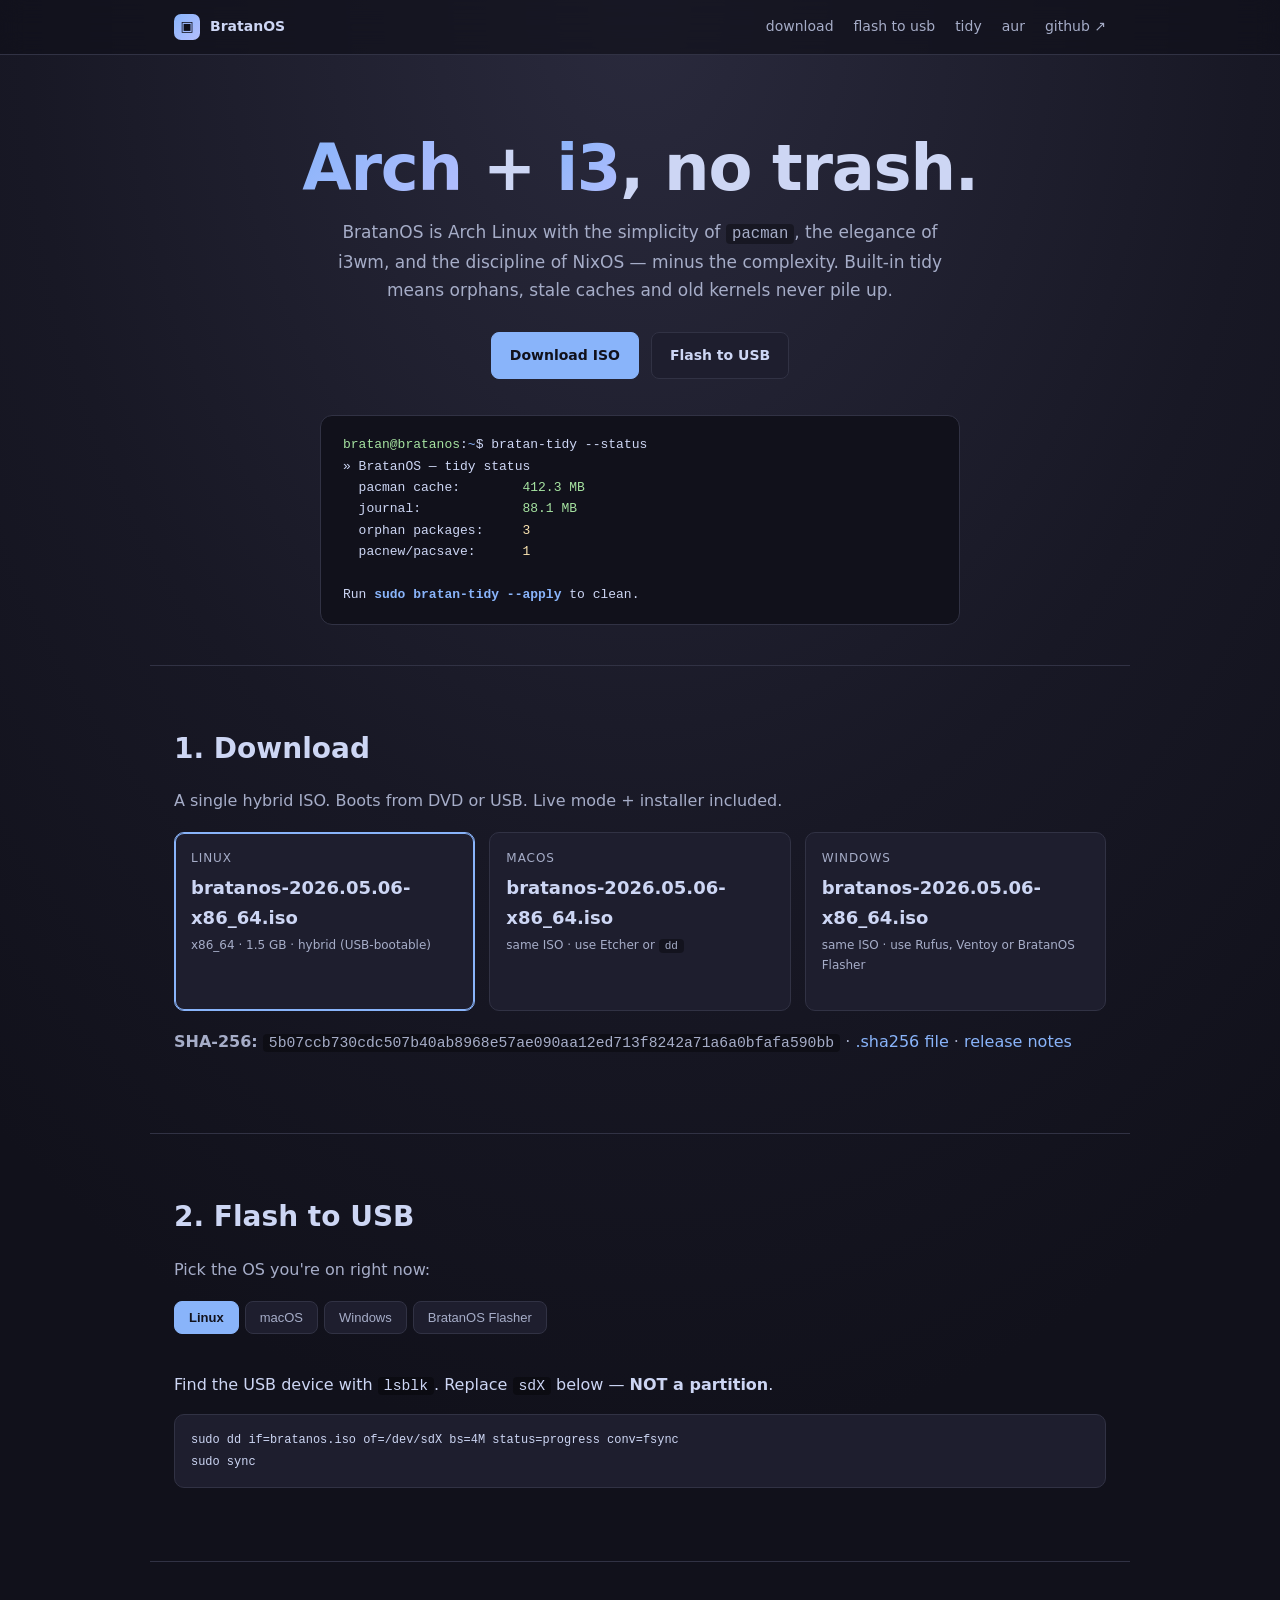
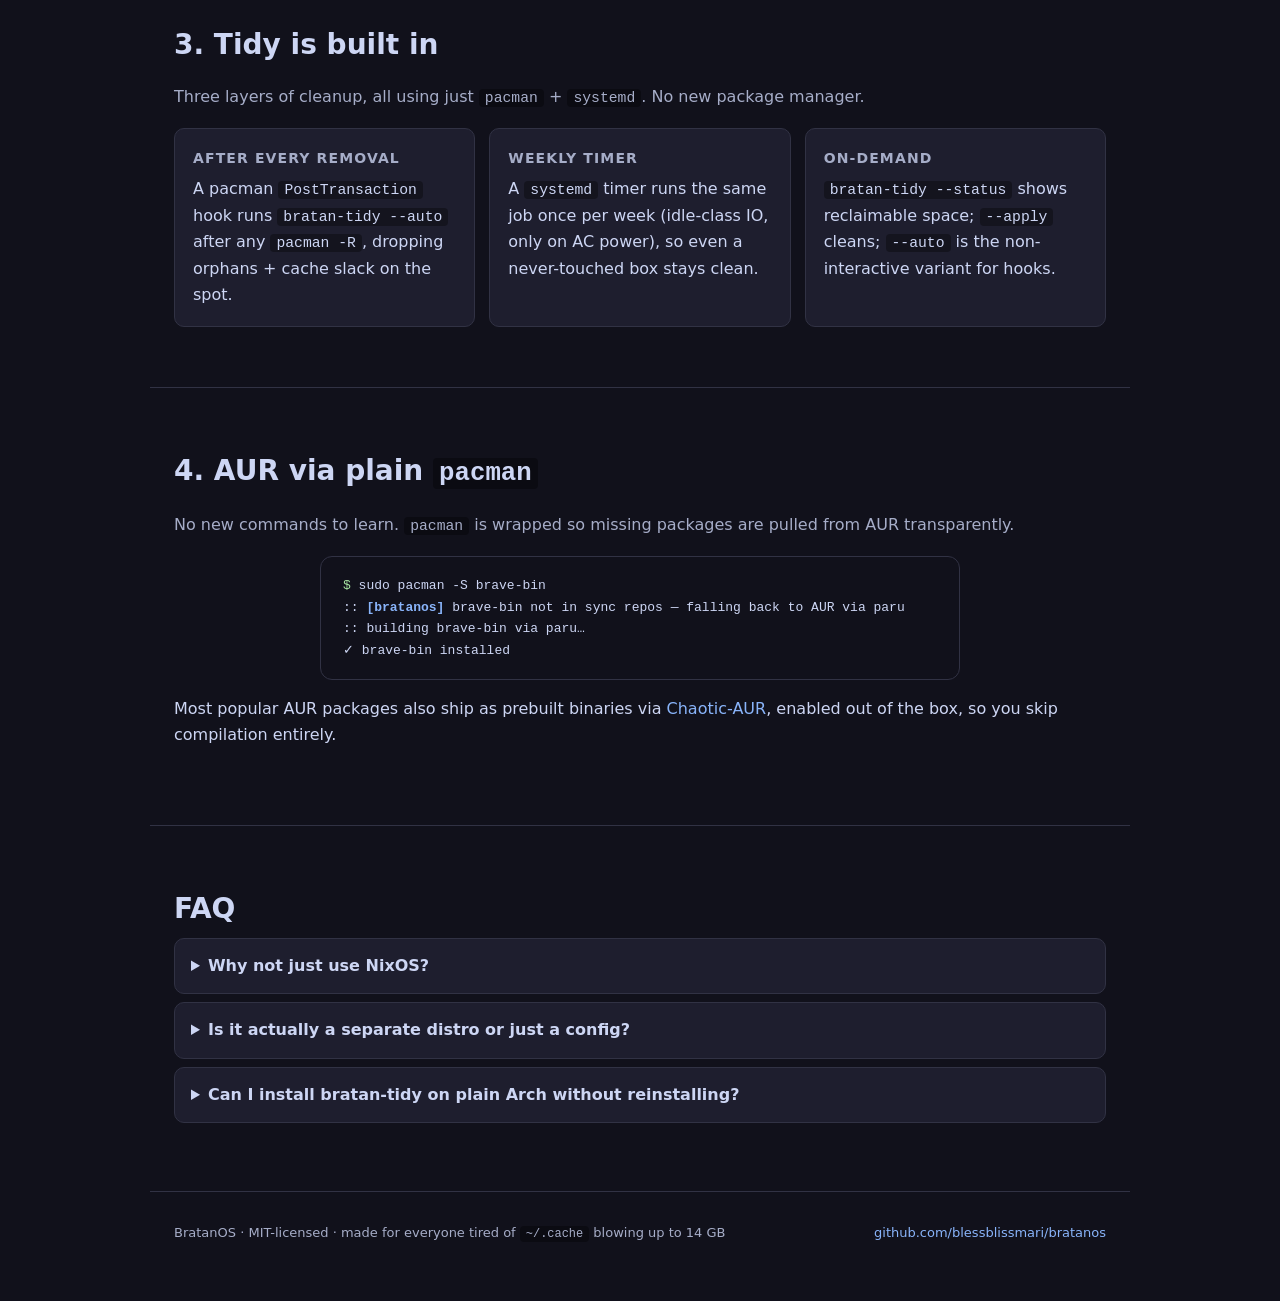
==== index.html @ 62efca41 "publish landing page to gh-pages" ====
<!doctype html>
<html lang="en">
<head>
  <meta charset="utf-8" />
  <meta name="viewport" content="width=device-width, initial-scale=1" />
  <meta name="description" content="BratanOS — Arch Linux + i3wm with built-in tidy. No Nix complexity, no system-trash. Includes a balenaEtcher-style installer." />
  <title>BratanOS — Arch + i3, no trash.</title>
  <link rel="icon" href="data:image/svg+xml;utf8,&lt;svg xmlns='http://www.w3.org/2000/svg' viewBox='0 0 64 64'&gt;&lt;rect width='64' height='64' rx='12' fill='%2389b4fa'/&gt;&lt;text x='50%25' y='50%25' dominant-baseline='central' text-anchor='middle' font-family='ui-monospace,monospace' font-size='32' font-weight='800' fill='%231e1e2e'&gt;B&lt;/text&gt;&lt;/svg&gt;" />
  <link rel="stylesheet" href="style.css" />
</head>
<body>

<header>
  <nav>
    <a class="brand" href="#">
      <span class="logo">▣</span> BratanOS
    </a>
    <ul>
      <li><a href="#download">download</a></li>
      <li><a href="#flash">flash to usb</a></li>
      <li><a href="#tidy">tidy</a></li>
      <li><a href="#aur">aur</a></li>
      <li><a href="https://github.com/blessblissmari/bratanos">github ↗</a></li>
    </ul>
  </nav>
</header>

<section class="hero">
  <h1><span class="grad">Arch</span> + <span class="grad">i3</span>, no trash.</h1>
  <p class="lede">
    BratanOS is Arch Linux with the simplicity of <code>pacman</code>,
    the elegance of i3wm, and the discipline of NixOS — minus the complexity.
    Built-in tidy means orphans, stale caches and old kernels never pile up.
  </p>
  <div class="cta">
    <a href="#download" class="btn btn--primary">Download ISO</a>
    <a href="#flash" class="btn">Flash to USB</a>
  </div>
  <pre class="terminal" aria-hidden="true"><span class="prompt">bratan@bratanos</span>:<span class="path">~</span>$ bratan-tidy --status
» BratanOS — tidy status
  pacman cache:        <span class="t-good">412.3 MB</span>
  journal:             <span class="t-good">88.1 MB</span>
  orphan packages:     <span class="t-warn">3</span>
  pacnew/pacsave:      <span class="t-warn">1</span>

Run <span class="t-accent">sudo bratan-tidy --apply</span> to clean.</pre>
</section>

<section id="download" class="section">
  <h2>1. Download</h2>
  <p class="muted">A single hybrid ISO. Boots from DVD or USB. Live mode + installer included.</p>
  <div class="downloads">
    <a class="download-card" href="https://github.com/blessblissmari/bratanos/releases/download/v0.1.0/bratanos-2026.05.06-x86_64.iso" data-os="linux">
      <span class="download-card__os">Linux</span>
      <strong>bratanos-2026.05.06-x86_64.iso</strong>
      <span class="muted">x86_64 · 1.5 GB · hybrid (USB-bootable)</span>
    </a>
    <a class="download-card" href="https://github.com/blessblissmari/bratanos/releases/download/v0.1.0/bratanos-2026.05.06-x86_64.iso" data-os="mac">
      <span class="download-card__os">macOS</span>
      <strong>bratanos-2026.05.06-x86_64.iso</strong>
      <span class="muted">same ISO · use Etcher or <code>dd</code></span>
    </a>
    <a class="download-card" href="https://github.com/blessblissmari/bratanos/releases/download/v0.1.0/bratanos-2026.05.06-x86_64.iso" data-os="windows">
      <span class="download-card__os">Windows</span>
      <strong>bratanos-2026.05.06-x86_64.iso</strong>
      <span class="muted">same ISO · use Rufus, Ventoy or BratanOS Flasher</span>
    </a>
  </div>
  <p class="muted">
    <strong>SHA-256:</strong>
    <code>5b07ccb730cdc507b40ab8968e57ae090aa12ed713f8242a71a6a0bfafa590bb</code>
    · <a href="https://github.com/blessblissmari/bratanos/releases/download/v0.1.0/bratanos-2026.05.06-x86_64.iso.sha256">.sha256 file</a>
    · <a href="https://github.com/blessblissmari/bratanos/releases/tag/v0.1.0">release notes</a>
  </p>
</section>

<section id="flash" class="section">
  <h2>2. Flash to USB</h2>
  <p class="muted">Pick the OS you're on right now:</p>
  <div class="tabs">
    <button class="tab" data-tab="linux">Linux</button>
    <button class="tab" data-tab="mac">macOS</button>
    <button class="tab" data-tab="windows">Windows</button>
    <button class="tab" data-tab="flasher">BratanOS Flasher</button>
  </div>
  <div class="tab-panel" data-panel="linux">
    <p>Find the USB device with <code>lsblk</code>. Replace <code>sdX</code> below — <strong>NOT a partition</strong>.</p>
    <pre><code>sudo dd if=bratanos.iso of=/dev/sdX bs=4M status=progress conv=fsync
sudo sync</code></pre>
  </div>
  <div class="tab-panel hidden" data-panel="mac">
    <p>Find the disk with <code>diskutil list</code>, unmount it, then <code>dd</code>:</p>
    <pre><code>diskutil list
diskutil unmountDisk /dev/diskN
sudo dd if=bratanos.iso of=/dev/rdiskN bs=4m
sync</code></pre>
    <p class="muted">Or use <a href="https://etcher.balena.io/">balenaEtcher</a> if the CLI scares you.</p>
  </div>
  <div class="tab-panel hidden" data-panel="windows">
    <p>Use one of:</p>
    <ul>
      <li><a href="https://rufus.ie/">Rufus</a> — pick "DD image" mode.</li>
      <li><a href="https://www.ventoy.net/">Ventoy</a> — drop the ISO onto a Ventoy stick.</li>
      <li><a href="https://etcher.balena.io/">balenaEtcher</a> — point, click, flash.</li>
    </ul>
  </div>
  <div class="tab-panel hidden" data-panel="flasher">
    <p>The BratanOS Flasher is our own balenaEtcher-style app: pick an ISO, pick a USB, watch a progress bar. Built with Tauri (Rust + web).</p>
    <pre><code># on a BratanOS or Arch machine:
git clone https://github.com/blessblissmari/bratanos
cd bratanos/installer
sudo bratan-flasher</code></pre>
    <p class="muted">Linux is fully implemented today; macOS/Windows backends are scaffolded.</p>
  </div>
</section>

<section id="tidy" class="section">
  <h2>3. Tidy is built in</h2>
  <p class="muted">Three layers of cleanup, all using just <code>pacman</code> + <code>systemd</code>. No new package manager.</p>
  <div class="grid-3">
    <div class="card">
      <h3>after every removal</h3>
      <p>A pacman <code>PostTransaction</code> hook runs <code>bratan-tidy --auto</code> after any <code>pacman -R</code>, dropping orphans + cache slack on the spot.</p>
    </div>
    <div class="card">
      <h3>weekly timer</h3>
      <p>A <code>systemd</code> timer runs the same job once per week (idle-class IO, only on AC power), so even a never-touched box stays clean.</p>
    </div>
    <div class="card">
      <h3>on-demand</h3>
      <p><code>bratan-tidy --status</code> shows reclaimable space; <code>--apply</code> cleans; <code>--auto</code> is the non-interactive variant for hooks.</p>
    </div>
  </div>
</section>

<section id="aur" class="section">
  <h2>4. AUR via plain <code>pacman</code></h2>
  <p class="muted">No new commands to learn. <code>pacman</code> is wrapped so missing packages are pulled from AUR transparently.</p>
  <pre class="terminal"><span class="prompt">$</span> sudo pacman -S brave-bin
:: <span class="t-accent">[bratanos]</span> brave-bin not in sync repos — falling back to AUR via paru
:: building brave-bin via paru…
✓ brave-bin installed</pre>
  <p>Most popular AUR packages also ship as prebuilt binaries via <a href="https://aur.chaotic.cx/">Chaotic-AUR</a>, enabled out of the box, so you skip compilation entirely.</p>
</section>

<section class="section">
  <h2>FAQ</h2>
  <details>
    <summary>Why not just use NixOS?</summary>
    <p>Nix solves the problem, but the cost is a brand-new language, derivations, flakes and learning curve. BratanOS keeps Arch's simplicity and just disciplines what already exists.</p>
  </details>
  <details>
    <summary>Is it actually a separate distro or just a config?</summary>
    <p>It's a downstream of Arch — same packages, same kernels, same <code>pacman</code>. The "distro" is the archiso build profile, the <code>bratan-*</code> tools, and the curated defaults (i3, ly, GRUB theme, Chaotic-AUR enabled).</p>
  </details>
  <details>
    <summary>Can I install bratan-tidy on plain Arch without reinstalling?</summary>
    <p>Yes. Clone the repo and <code>sudo make install-tidy</code> — it just drops the script + systemd unit + pacman hook into place.</p>
  </details>
</section>

<footer>
  <span>BratanOS · MIT-licensed · made for everyone tired of <code>~/.cache</code> blowing up to 14 GB</span>
  <a href="https://github.com/blessblissmari/bratanos">github.com/blessblissmari/bratanos</a>
</footer>

<script src="main.js"></script>
</body>
</html>
---- style.css ----
:root {
  --bg:        #11111b;
  --bg-2:      #181825;
  --surface:   #1e1e2e;
  --surface-2: #313244;
  --line:      #313244;
  --text:      #cdd6f4;
  --muted:     #a6adc8;
  --dim:       #6c7086;
  --accent:    #89b4fa;
  --accent-2:  #b4befe;
  --good:      #a6e3a1;
  --warn:      #f9e2af;
  --bad:       #f38ba8;
}

* { box-sizing: border-box; }
html, body { margin: 0; padding: 0; }
body {
  background: radial-gradient(80% 50% at 50% 0%, #2a2a3d 0%, var(--bg-2) 60%, var(--bg) 100%);
  color: var(--text);
  font: 16px/1.65 'Inter', system-ui, -apple-system, BlinkMacSystemFont, sans-serif;
  min-height: 100vh;
}

a { color: var(--accent); text-decoration: none; }
a:hover { color: var(--accent-2); }

code, pre, .terminal {
  font-family: 'JetBrains Mono', ui-monospace, SFMono-Regular, Menlo, monospace;
  font-size: 0.92em;
}
code { background: rgba(0,0,0,0.35); padding: 1px 6px; border-radius: 4px; }
pre {
  background: var(--surface);
  border: 1px solid var(--line);
  padding: 14px 16px;
  border-radius: 10px;
  overflow-x: auto;
  font-size: 13px;
}
pre code { background: transparent; padding: 0; }

/* nav */
header {
  position: sticky; top: 0; z-index: 10;
  backdrop-filter: blur(12px);
  background: rgba(17,17,27,0.7);
  border-bottom: 1px solid var(--line);
}
nav {
  max-width: 980px; margin: 0 auto; padding: 14px 24px;
  display: flex; justify-content: space-between; align-items: center;
  font-size: 14px;
}
nav .brand { display: flex; align-items: center; gap: 10px; font-weight: 700; color: var(--text); }
nav .brand .logo {
  width: 26px; height: 26px;
  border-radius: 7px;
  background: linear-gradient(135deg, var(--accent), var(--accent-2));
  color: var(--bg);
  display: grid; place-items: center;
  font-size: 14px;
}
nav ul { list-style: none; padding: 0; margin: 0; display: flex; gap: 20px; }
nav ul a { color: var(--muted); }
nav ul a:hover { color: var(--text); }

/* hero */
.hero {
  max-width: 980px; margin: 0 auto;
  padding: 80px 24px 40px;
  text-align: center;
}
.hero h1 {
  font-size: clamp(36px, 6vw, 64px);
  font-weight: 800;
  letter-spacing: -0.02em;
  margin: 0 0 16px;
  line-height: 1.05;
}
.hero .grad {
  background: linear-gradient(135deg, var(--accent), var(--accent-2));
  -webkit-background-clip: text;
  background-clip: text;
  color: transparent;
}
.hero .lede {
  max-width: 640px; margin: 0 auto 28px;
  color: var(--muted); font-size: 17px;
}
.hero .cta { display: flex; gap: 12px; justify-content: center; margin-bottom: 36px; }

.btn {
  display: inline-block;
  padding: 11px 18px;
  border-radius: 8px;
  background: var(--surface);
  color: var(--text);
  border: 1px solid var(--line);
  font-weight: 600;
  font-size: 14px;
  transition: transform .05s ease, background .15s ease, border-color .15s ease;
}
.btn:hover { background: var(--surface-2); color: var(--text); }
.btn--primary { background: var(--accent); color: var(--bg); border-color: var(--accent); }
.btn--primary:hover { background: var(--accent-2); color: var(--bg); }

.terminal {
  text-align: left;
  background: var(--bg);
  border: 1px solid var(--line);
  padding: 18px 22px;
  border-radius: 12px;
  max-width: 640px; margin: 0 auto;
  font-size: 13px;
  white-space: pre-wrap;
}
.terminal .prompt { color: var(--good); }
.terminal .path   { color: var(--accent); }
.t-good   { color: var(--good); }
.t-warn   { color: var(--warn); }
.t-accent { color: var(--accent); font-weight: 700; }

/* sections */
.section {
  max-width: 980px; margin: 0 auto;
  padding: 60px 24px;
  border-top: 1px solid var(--line);
}
.section h2 { font-size: 28px; margin: 0 0 6px; }
.section .muted { color: var(--muted); margin-bottom: 18px; }

/* downloads */
.downloads {
  display: grid;
  grid-template-columns: repeat(auto-fit, minmax(220px, 1fr));
  gap: 14px; margin: 18px 0;
}
.download-card {
  display: flex; flex-direction: column; gap: 4px;
  padding: 16px; border-radius: 10px;
  background: var(--surface);
  border: 1px solid var(--line);
  color: var(--text);
}
.download-card:hover { border-color: var(--accent); color: var(--text); }
.download-card__os { font-size: 12px; text-transform: uppercase; letter-spacing: 0.08em; color: var(--muted); }
.download-card strong { font-size: 18px; }
.download-card .muted { font-size: 12px; color: var(--muted); }

/* tabs */
.tabs { display: flex; gap: 6px; flex-wrap: wrap; margin: 14px 0; }
.tab {
  background: var(--surface);
  border: 1px solid var(--line);
  color: var(--muted);
  padding: 8px 14px;
  border-radius: 8px;
  cursor: pointer; font-size: 13px;
}
.tab.active { background: var(--accent); color: var(--bg); border-color: var(--accent); font-weight: 700; }
.tab-panel { padding-top: 8px; }
.hidden { display: none !important; }

/* grid-3 */
.grid-3 {
  display: grid; gap: 14px;
  grid-template-columns: repeat(auto-fit, minmax(240px, 1fr));
  margin-top: 18px;
}
.card {
  padding: 18px; border-radius: 10px;
  background: var(--surface);
  border: 1px solid var(--line);
}
.card h3 { margin: 0 0 6px; font-size: 14px; text-transform: uppercase; letter-spacing: 0.08em; color: var(--muted); }
.card p  { margin: 0; }

/* faq */
details {
  background: var(--surface); border: 1px solid var(--line);
  border-radius: 10px; padding: 14px 16px; margin-bottom: 8px;
}
details summary { cursor: pointer; font-weight: 600; }
details[open] summary { margin-bottom: 8px; }

/* footer */
footer {
  max-width: 980px; margin: 0 auto;
  padding: 30px 24px 60px;
  border-top: 1px solid var(--line);
  display: flex; flex-wrap: wrap; gap: 12px;
  justify-content: space-between;
  font-size: 13px; color: var(--muted);
}
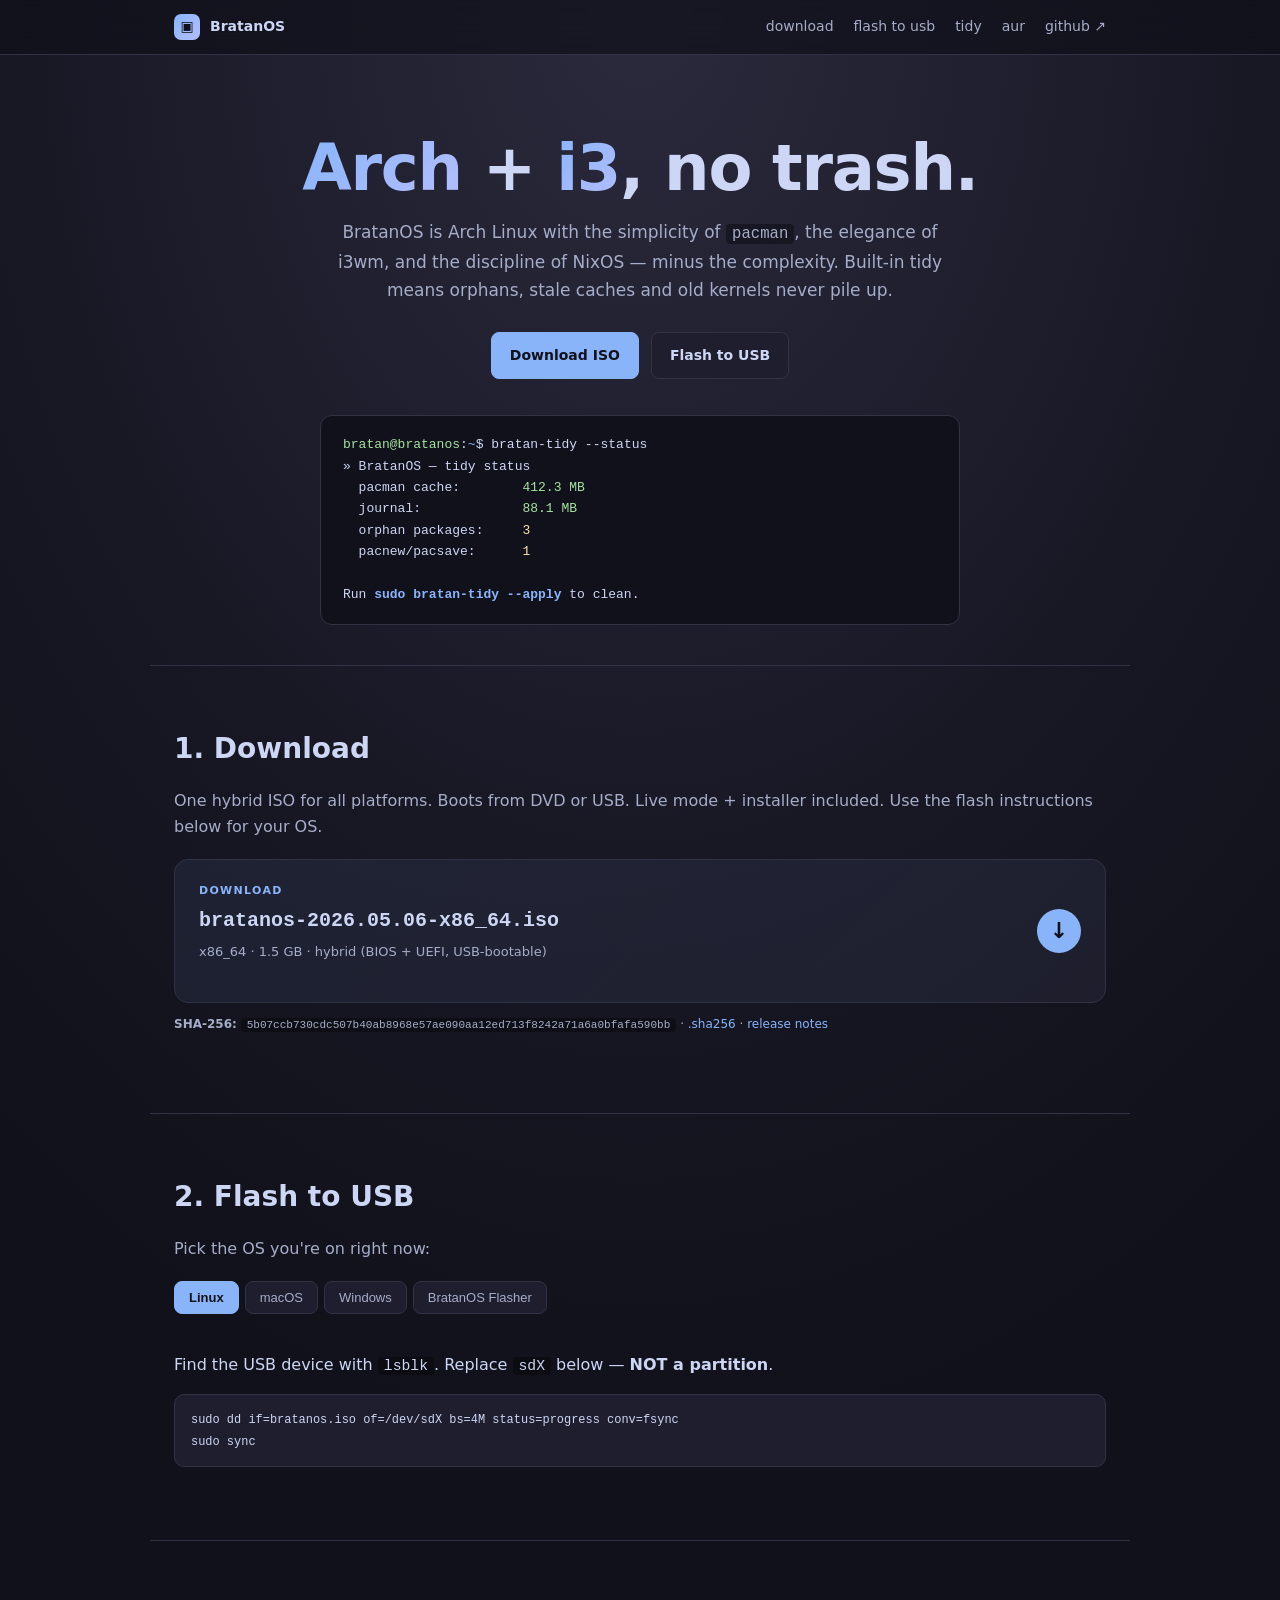
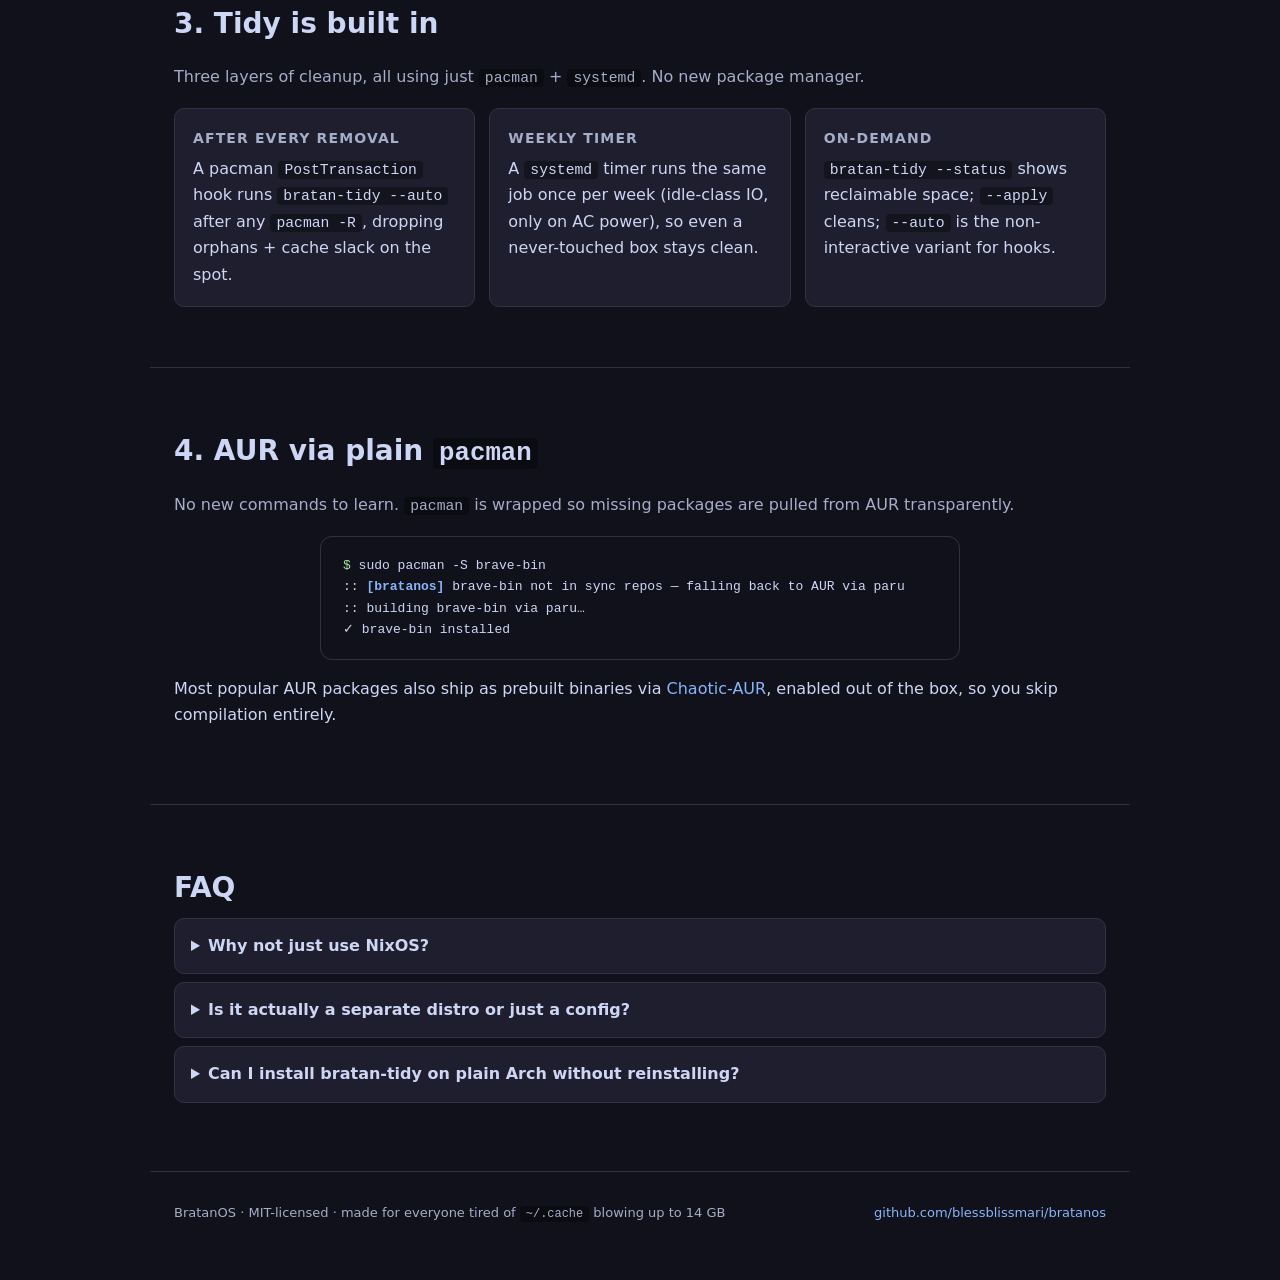
==== commit 7a2069e5: "single download CTA (one ISO for all platforms)" ====
--- a/index.html
+++ b/index.html
@@ -48,28 +48,19 @@
 
 <section id="download" class="section">
   <h2>1. Download</h2>
-  <p class="muted">A single hybrid ISO. Boots from DVD or USB. Live mode + installer included.</p>
-  <div class="downloads">
-    <a class="download-card" href="https://github.com/blessblissmari/bratanos/releases/download/v0.1.0/bratanos-2026.05.06-x86_64.iso" data-os="linux">
-      <span class="download-card__os">Linux</span>
+  <p class="muted">One hybrid ISO for all platforms. Boots from DVD or USB. Live mode + installer included. Use the flash instructions below for your OS.</p>
+  <a class="download-cta" href="https://github.com/blessblissmari/bratanos/releases/download/v0.1.0/bratanos-2026.05.06-x86_64.iso">
+    <div class="download-cta__main">
+      <span class="download-cta__label">Download</span>
       <strong>bratanos-2026.05.06-x86_64.iso</strong>
-      <span class="muted">x86_64 · 1.5 GB · hybrid (USB-bootable)</span>
-    </a>
-    <a class="download-card" href="https://github.com/blessblissmari/bratanos/releases/download/v0.1.0/bratanos-2026.05.06-x86_64.iso" data-os="mac">
-      <span class="download-card__os">macOS</span>
-      <strong>bratanos-2026.05.06-x86_64.iso</strong>
-      <span class="muted">same ISO · use Etcher or <code>dd</code></span>
-    </a>
-    <a class="download-card" href="https://github.com/blessblissmari/bratanos/releases/download/v0.1.0/bratanos-2026.05.06-x86_64.iso" data-os="windows">
-      <span class="download-card__os">Windows</span>
-      <strong>bratanos-2026.05.06-x86_64.iso</strong>
-      <span class="muted">same ISO · use Rufus, Ventoy or BratanOS Flasher</span>
-    </a>
-  </div>
-  <p class="muted">
+      <span class="muted">x86_64 · 1.5 GB · hybrid (BIOS + UEFI, USB-bootable)</span>
+    </div>
+    <div class="download-cta__arrow">↓</div>
+  </a>
+  <p class="muted download-meta">
     <strong>SHA-256:</strong>
     <code>5b07ccb730cdc507b40ab8968e57ae090aa12ed713f8242a71a6a0bfafa590bb</code>
-    · <a href="https://github.com/blessblissmari/bratanos/releases/download/v0.1.0/bratanos-2026.05.06-x86_64.iso.sha256">.sha256 file</a>
+    · <a href="https://github.com/blessblissmari/bratanos/releases/download/v0.1.0/bratanos-2026.05.06-x86_64.iso.sha256">.sha256</a>
     · <a href="https://github.com/blessblissmari/bratanos/releases/tag/v0.1.0">release notes</a>
   </p>
 </section>
--- a/style.css
+++ b/style.css
@@ -131,23 +131,44 @@
 .section h2 { font-size: 28px; margin: 0 0 6px; }
 .section .muted { color: var(--muted); margin-bottom: 18px; }
 
-/* downloads */
-.downloads {
-  display: grid;
-  grid-template-columns: repeat(auto-fit, minmax(220px, 1fr));
-  gap: 14px; margin: 18px 0;
-}
-.download-card {
-  display: flex; flex-direction: column; gap: 4px;
-  padding: 16px; border-radius: 10px;
-  background: var(--surface);
-  border: 1px solid var(--line);
-  color: var(--text);
-}
-.download-card:hover { border-color: var(--accent); color: var(--text); }
-.download-card__os { font-size: 12px; text-transform: uppercase; letter-spacing: 0.08em; color: var(--muted); }
-.download-card strong { font-size: 18px; }
-.download-card .muted { font-size: 12px; color: var(--muted); }
+/* download */
+.download-cta {
+  display: flex; align-items: center; gap: 18px;
+  padding: 22px 24px;
+  border-radius: 14px;
+  background: linear-gradient(135deg, rgba(137,180,250,0.08), rgba(180,190,254,0.06));
+  border: 1px solid var(--line);
+  color: var(--text);
+  margin: 18px 0 8px;
+  transition: transform .08s ease, border-color .15s ease, background .2s ease;
+}
+.download-cta:hover {
+  border-color: var(--accent);
+  background: linear-gradient(135deg, rgba(137,180,250,0.18), rgba(180,190,254,0.12));
+  color: var(--text);
+  transform: translateY(-1px);
+}
+.download-cta__main { display: flex; flex-direction: column; gap: 4px; flex: 1; min-width: 0; }
+.download-cta__label {
+  font-size: 11px; text-transform: uppercase; letter-spacing: 0.12em; color: var(--accent);
+  font-weight: 700;
+}
+.download-cta strong {
+  font-size: 20px;
+  font-family: 'JetBrains Mono', ui-monospace, monospace;
+  word-break: break-all;
+}
+.download-cta .muted { font-size: 13px; color: var(--muted); }
+.download-cta__arrow {
+  width: 44px; height: 44px;
+  border-radius: 50%;
+  background: var(--accent);
+  color: var(--bg);
+  display: grid; place-items: center;
+  font-size: 22px; font-weight: 800;
+  flex-shrink: 0;
+}
+.download-meta { font-size: 12px; word-break: break-all; }
 
 /* tabs */
 .tabs { display: flex; gap: 6px; flex-wrap: wrap; margin: 14px 0; }
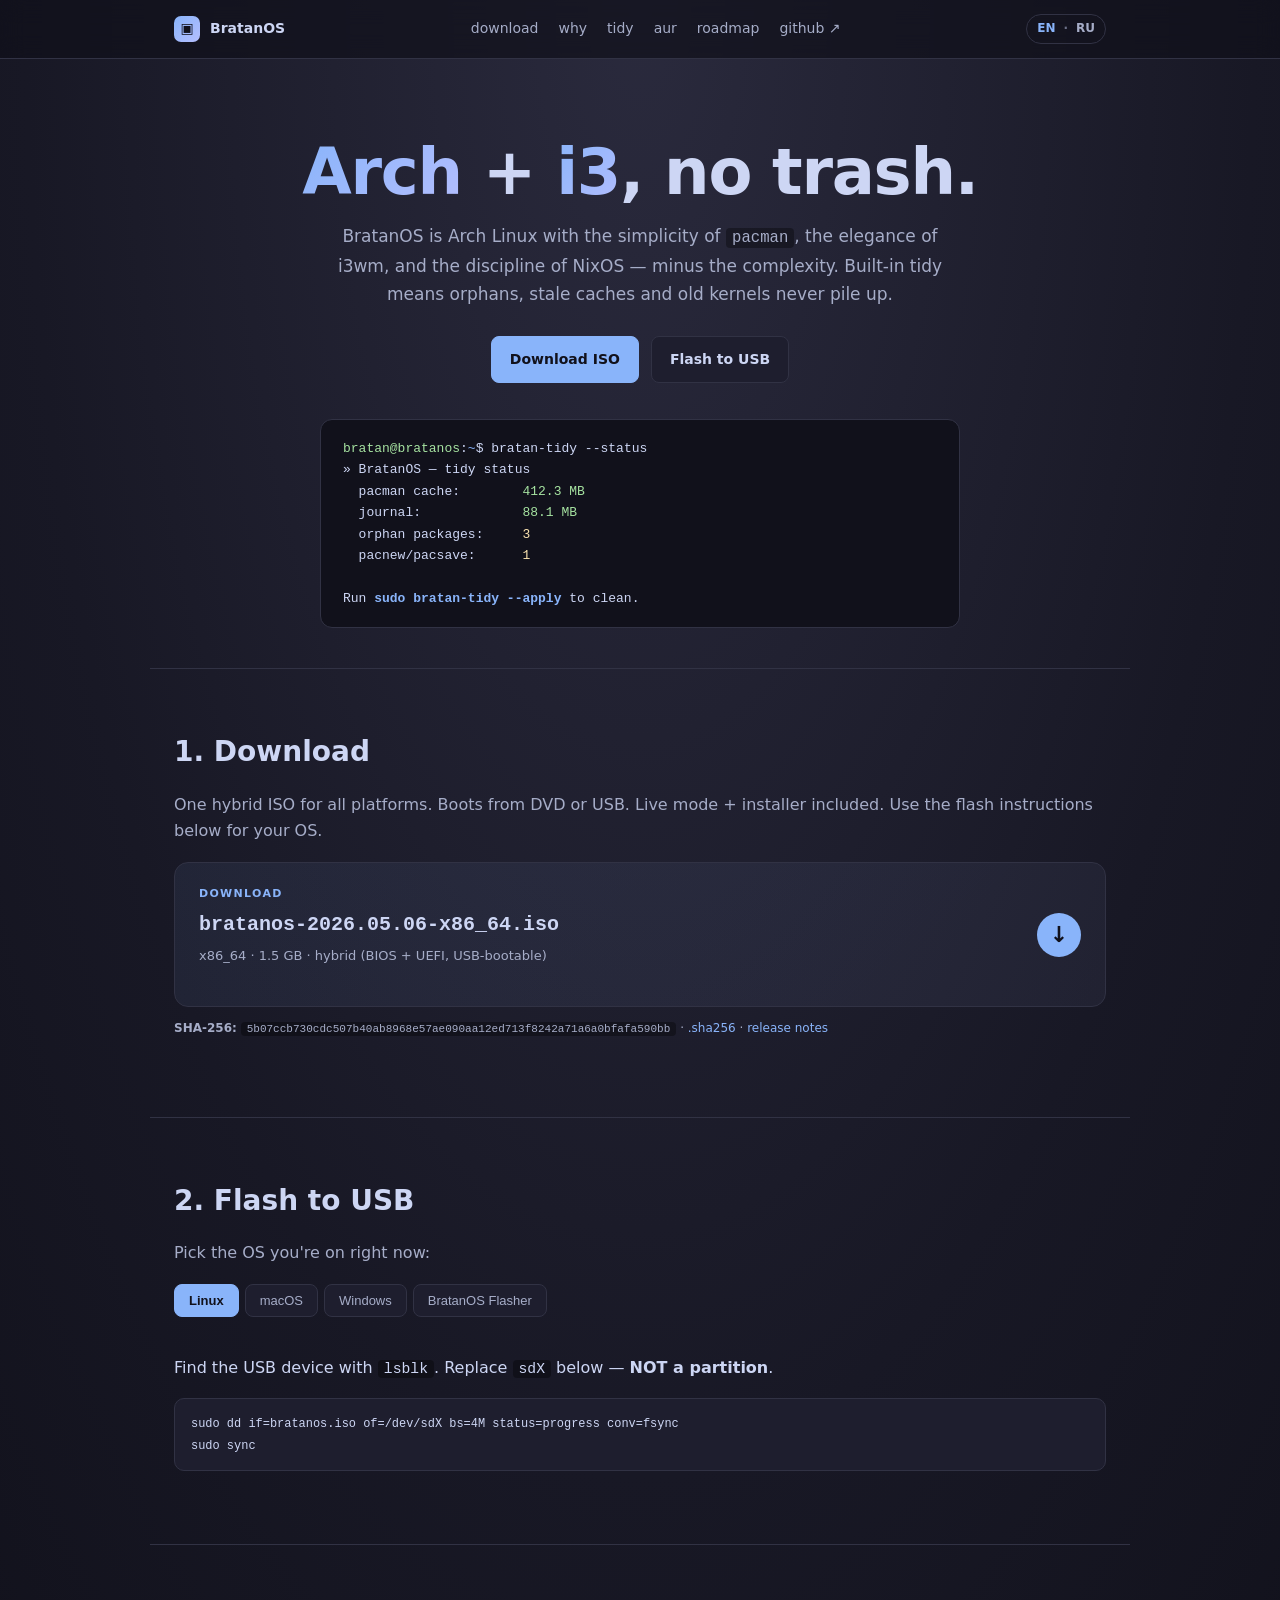
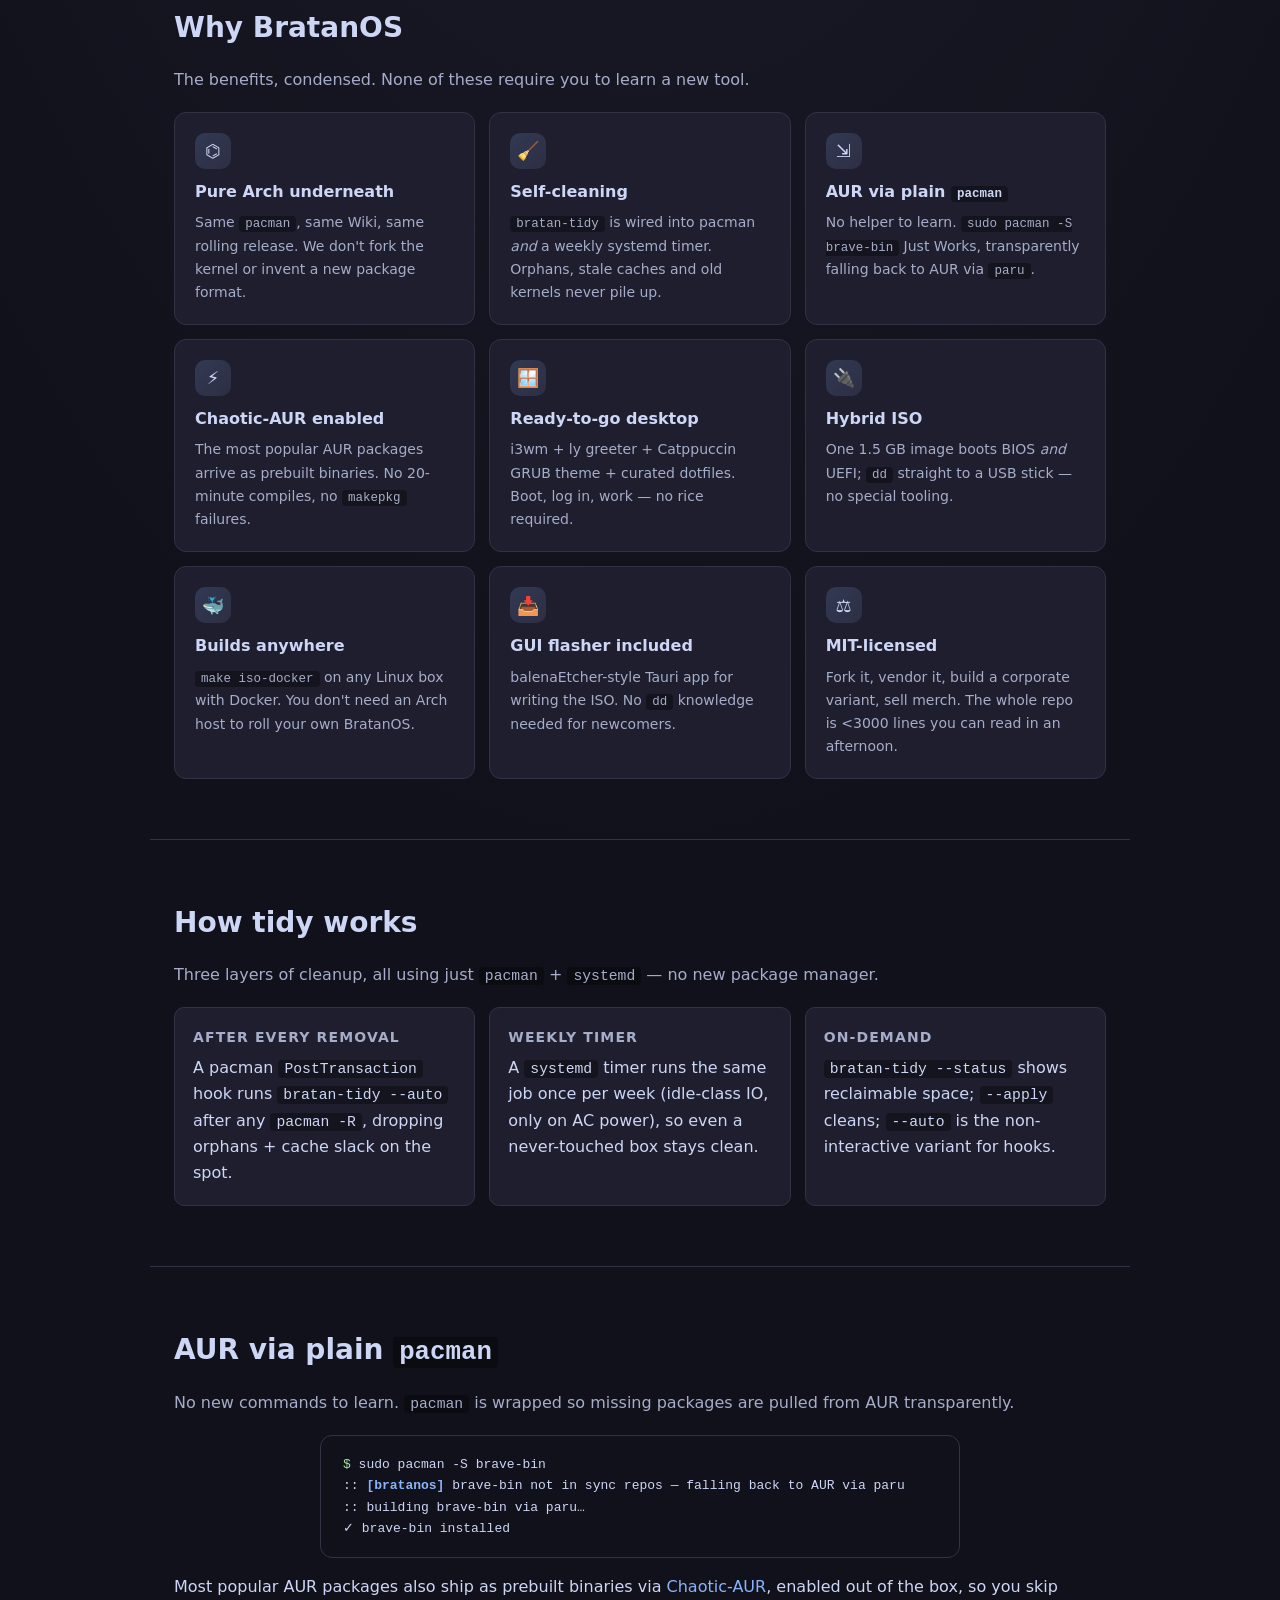
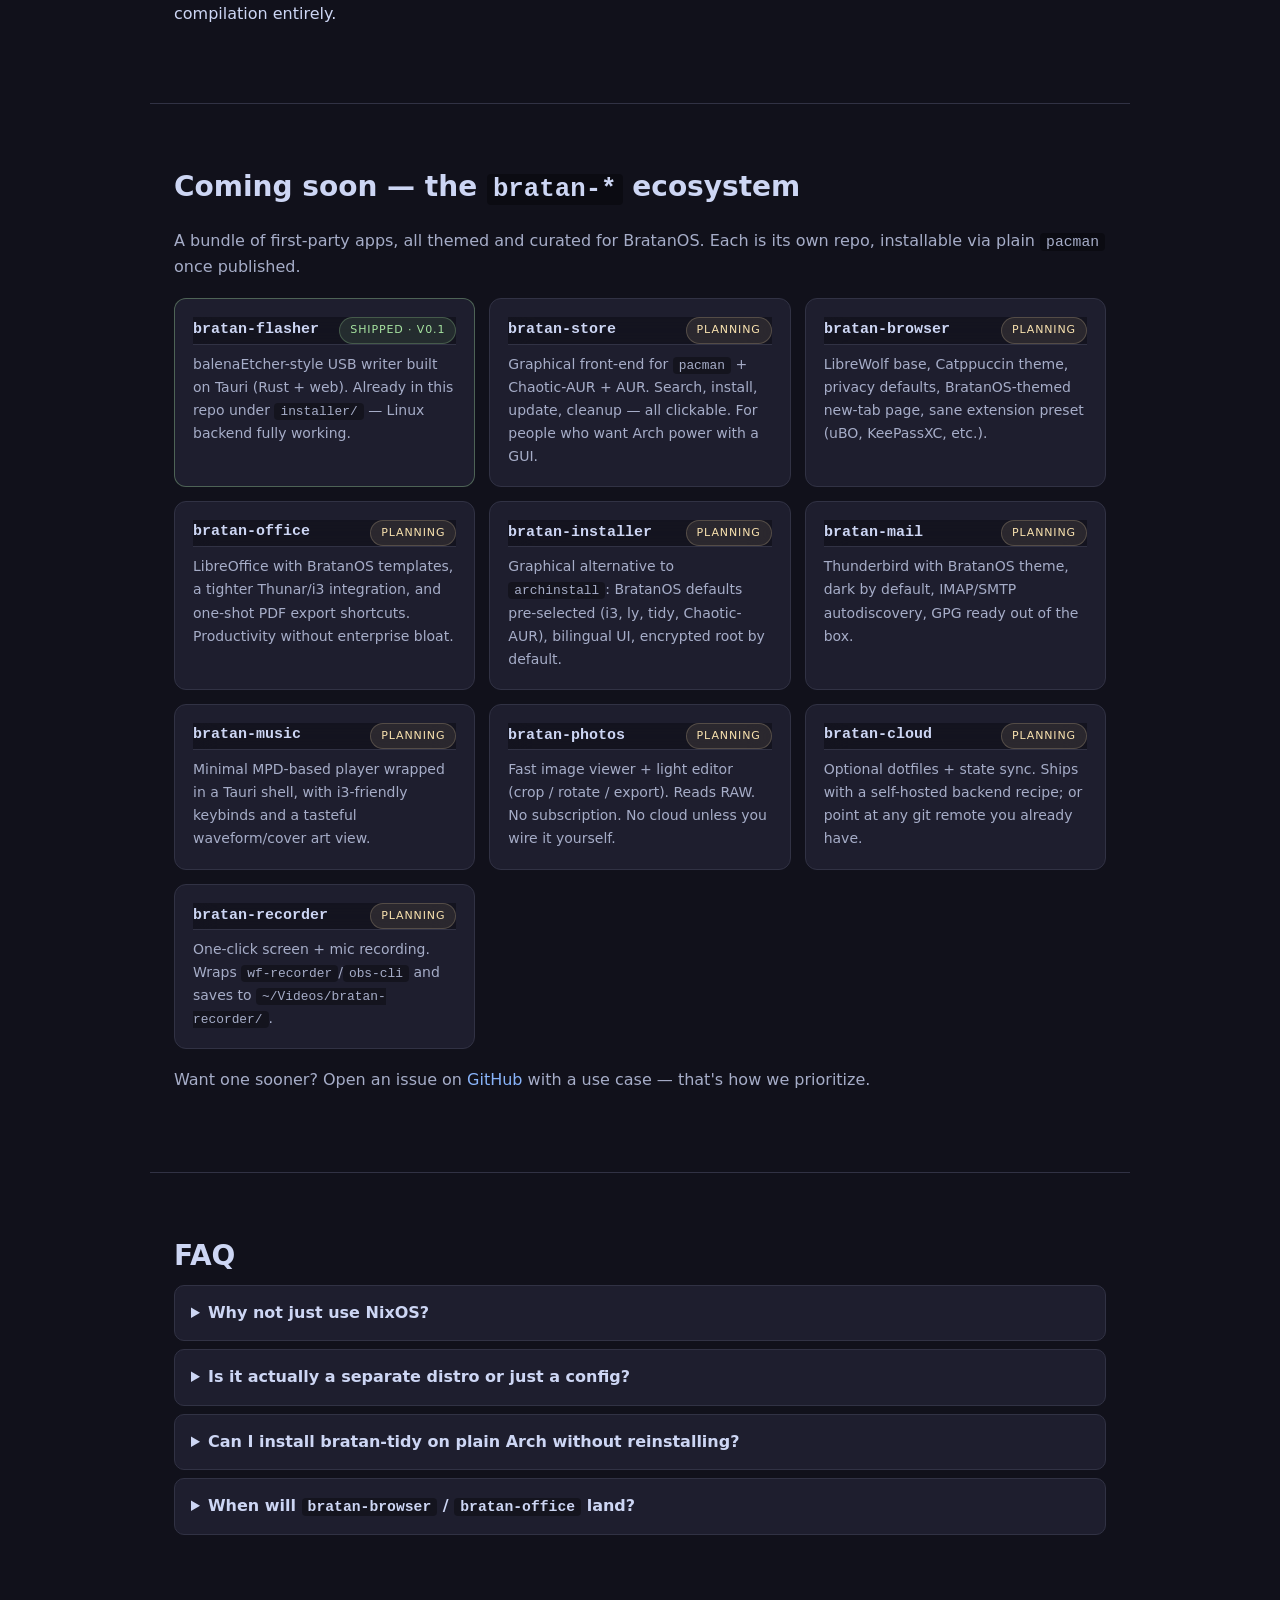
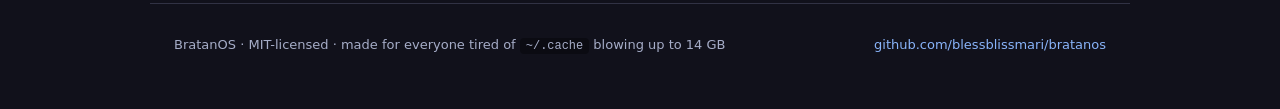
==== commit 0a7b6b56: "site: russian version + 'Why BratanOS' + 'Coming soon' bratan-* roadmap" ====
--- a/index.html
+++ b/index.html
@@ -3,7 +3,7 @@
 <head>
   <meta charset="utf-8" />
   <meta name="viewport" content="width=device-width, initial-scale=1" />
-  <meta name="description" content="BratanOS — Arch Linux + i3wm with built-in tidy. No Nix complexity, no system-trash. Includes a balenaEtcher-style installer." />
+  <meta name="description" content="BratanOS — Arch Linux + i3wm with built-in tidy. No NixOS complexity, no system trash. Includes a balenaEtcher-style installer." />
   <title>BratanOS — Arch + i3, no trash.</title>
   <link rel="icon" href="data:image/svg+xml;utf8,&lt;svg xmlns='http://www.w3.org/2000/svg' viewBox='0 0 64 64'&gt;&lt;rect width='64' height='64' rx='12' fill='%2389b4fa'/&gt;&lt;text x='50%25' y='50%25' dominant-baseline='central' text-anchor='middle' font-family='ui-monospace,monospace' font-size='32' font-weight='800' fill='%231e1e2e'&gt;B&lt;/text&gt;&lt;/svg&gt;" />
   <link rel="stylesheet" href="style.css" />
@@ -15,13 +15,19 @@
     <a class="brand" href="#">
       <span class="logo">▣</span> BratanOS
     </a>
-    <ul>
+    <ul class="nav-links">
       <li><a href="#download">download</a></li>
-      <li><a href="#flash">flash to usb</a></li>
+      <li><a href="#why">why</a></li>
       <li><a href="#tidy">tidy</a></li>
       <li><a href="#aur">aur</a></li>
+      <li><a href="#roadmap">roadmap</a></li>
       <li><a href="https://github.com/blessblissmari/bratanos">github ↗</a></li>
     </ul>
+    <div class="lang">
+      <span class="lang__active">EN</span>
+      <span class="lang__sep">·</span>
+      <a href="ru/">RU</a>
+    </div>
   </nav>
 </header>
 
@@ -105,9 +111,61 @@
   </div>
 </section>
 
+<section id="why" class="section">
+  <h2>Why BratanOS</h2>
+  <p class="muted">The benefits, condensed. None of these require you to learn a new tool.</p>
+  <div class="benefits">
+    <div class="benefit">
+      <div class="benefit__icon">⌬</div>
+      <h3>Pure Arch underneath</h3>
+      <p>Same <code>pacman</code>, same Wiki, same rolling release. We don't fork the kernel or invent a new package format.</p>
+    </div>
+    <div class="benefit">
+      <div class="benefit__icon">🧹</div>
+      <h3>Self-cleaning</h3>
+      <p><code>bratan-tidy</code> is wired into pacman <em>and</em> a weekly systemd timer. Orphans, stale caches and old kernels never pile up.</p>
+    </div>
+    <div class="benefit">
+      <div class="benefit__icon">⇲</div>
+      <h3>AUR via plain <code>pacman</code></h3>
+      <p>No helper to learn. <code>sudo pacman -S brave-bin</code> Just Works, transparently falling back to AUR via <code>paru</code>.</p>
+    </div>
+    <div class="benefit">
+      <div class="benefit__icon">⚡</div>
+      <h3>Chaotic-AUR enabled</h3>
+      <p>The most popular AUR packages arrive as prebuilt binaries. No 20-minute compiles, no <code>makepkg</code> failures.</p>
+    </div>
+    <div class="benefit">
+      <div class="benefit__icon">🪟</div>
+      <h3>Ready-to-go desktop</h3>
+      <p>i3wm + ly greeter + Catppuccin GRUB theme + curated dotfiles. Boot, log in, work — no rice required.</p>
+    </div>
+    <div class="benefit">
+      <div class="benefit__icon">🔌</div>
+      <h3>Hybrid ISO</h3>
+      <p>One 1.5 GB image boots BIOS <em>and</em> UEFI; <code>dd</code> straight to a USB stick — no special tooling.</p>
+    </div>
+    <div class="benefit">
+      <div class="benefit__icon">🐳</div>
+      <h3>Builds anywhere</h3>
+      <p><code>make iso-docker</code> on any Linux box with Docker. You don't need an Arch host to roll your own BratanOS.</p>
+    </div>
+    <div class="benefit">
+      <div class="benefit__icon">📥</div>
+      <h3>GUI flasher included</h3>
+      <p>balenaEtcher-style Tauri app for writing the ISO. No <code>dd</code> knowledge needed for newcomers.</p>
+    </div>
+    <div class="benefit">
+      <div class="benefit__icon">⚖</div>
+      <h3>MIT-licensed</h3>
+      <p>Fork it, vendor it, build a corporate variant, sell merch. The whole repo is &lt;3000 lines you can read in an afternoon.</p>
+    </div>
+  </div>
+</section>
+
 <section id="tidy" class="section">
-  <h2>3. Tidy is built in</h2>
-  <p class="muted">Three layers of cleanup, all using just <code>pacman</code> + <code>systemd</code>. No new package manager.</p>
+  <h2>How tidy works</h2>
+  <p class="muted">Three layers of cleanup, all using just <code>pacman</code> + <code>systemd</code> — no new package manager.</p>
   <div class="grid-3">
     <div class="card">
       <h3>after every removal</h3>
@@ -125,13 +183,94 @@
 </section>
 
 <section id="aur" class="section">
-  <h2>4. AUR via plain <code>pacman</code></h2>
+  <h2>AUR via plain <code>pacman</code></h2>
   <p class="muted">No new commands to learn. <code>pacman</code> is wrapped so missing packages are pulled from AUR transparently.</p>
   <pre class="terminal"><span class="prompt">$</span> sudo pacman -S brave-bin
 :: <span class="t-accent">[bratanos]</span> brave-bin not in sync repos — falling back to AUR via paru
 :: building brave-bin via paru…
 ✓ brave-bin installed</pre>
   <p>Most popular AUR packages also ship as prebuilt binaries via <a href="https://aur.chaotic.cx/">Chaotic-AUR</a>, enabled out of the box, so you skip compilation entirely.</p>
+</section>
+
+<section id="roadmap" class="section">
+  <h2>Coming soon — the <code>bratan-*</code> ecosystem</h2>
+  <p class="muted">A bundle of first-party apps, all themed and curated for BratanOS. Each is its own repo, installable via plain <code>pacman</code> once published.</p>
+  <div class="roadmap">
+    <article class="rmcard rmcard--shipped">
+      <header>
+        <span class="rmcard__name">bratan-flasher</span>
+        <span class="rmcard__status rmcard__status--shipped">shipped · v0.1</span>
+      </header>
+      <p>balenaEtcher-style USB writer built on Tauri (Rust + web). Already in this repo under <code>installer/</code> — Linux backend fully working.</p>
+    </article>
+    <article class="rmcard">
+      <header>
+        <span class="rmcard__name">bratan-store</span>
+        <span class="rmcard__status">planning</span>
+      </header>
+      <p>Graphical front-end for <code>pacman</code> + Chaotic-AUR + AUR. Search, install, update, cleanup — all clickable. For people who want Arch power with a GUI.</p>
+    </article>
+    <article class="rmcard">
+      <header>
+        <span class="rmcard__name">bratan-browser</span>
+        <span class="rmcard__status">planning</span>
+      </header>
+      <p>LibreWolf base, Catppuccin theme, privacy defaults, BratanOS-themed new-tab page, sane extension preset (uBO, KeePassXC, etc.).</p>
+    </article>
+    <article class="rmcard">
+      <header>
+        <span class="rmcard__name">bratan-office</span>
+        <span class="rmcard__status">planning</span>
+      </header>
+      <p>LibreOffice with BratanOS templates, a tighter Thunar/i3 integration, and one-shot PDF export shortcuts. Productivity without enterprise bloat.</p>
+    </article>
+    <article class="rmcard">
+      <header>
+        <span class="rmcard__name">bratan-installer</span>
+        <span class="rmcard__status">planning</span>
+      </header>
+      <p>Graphical alternative to <code>archinstall</code>: BratanOS defaults pre-selected (i3, ly, tidy, Chaotic-AUR), bilingual UI, encrypted root by default.</p>
+    </article>
+    <article class="rmcard">
+      <header>
+        <span class="rmcard__name">bratan-mail</span>
+        <span class="rmcard__status">planning</span>
+      </header>
+      <p>Thunderbird with BratanOS theme, dark by default, IMAP/SMTP autodiscovery, GPG ready out of the box.</p>
+    </article>
+    <article class="rmcard">
+      <header>
+        <span class="rmcard__name">bratan-music</span>
+        <span class="rmcard__status">planning</span>
+      </header>
+      <p>Minimal MPD-based player wrapped in a Tauri shell, with i3-friendly keybinds and a tasteful waveform/cover art view.</p>
+    </article>
+    <article class="rmcard">
+      <header>
+        <span class="rmcard__name">bratan-photos</span>
+        <span class="rmcard__status">planning</span>
+      </header>
+      <p>Fast image viewer + light editor (crop / rotate / export). Reads RAW. No subscription. No cloud unless you wire it yourself.</p>
+    </article>
+    <article class="rmcard">
+      <header>
+        <span class="rmcard__name">bratan-cloud</span>
+        <span class="rmcard__status">planning</span>
+      </header>
+      <p>Optional dotfiles + state sync. Ships with a self-hosted backend recipe; or point at any git remote you already have.</p>
+    </article>
+    <article class="rmcard">
+      <header>
+        <span class="rmcard__name">bratan-recorder</span>
+        <span class="rmcard__status">planning</span>
+      </header>
+      <p>One-click screen + mic recording. Wraps <code>wf-recorder</code>/<code>obs-cli</code> and saves to <code>~/Videos/bratan-recorder/</code>.</p>
+    </article>
+  </div>
+  <p class="muted" style="margin-top: 18px;">
+    Want one sooner? Open an issue on
+    <a href="https://github.com/blessblissmari/bratanos/issues">GitHub</a> with a use case — that's how we prioritize.
+  </p>
 </section>
 
 <section class="section">
@@ -148,6 +287,10 @@
     <summary>Can I install bratan-tidy on plain Arch without reinstalling?</summary>
     <p>Yes. Clone the repo and <code>sudo make install-tidy</code> — it just drops the script + systemd unit + pacman hook into place.</p>
   </details>
+  <details>
+    <summary>When will <code>bratan-browser</code> / <code>bratan-office</code> land?</summary>
+    <p>No hard ETA. The roadmap above is intentionally optimistic — we'd rather ship one thing well than ship ten things half-finished. The flasher is in v0.1; the next two on the list are <code>bratan-store</code> and <code>bratan-installer</code>.</p>
+  </details>
 </section>
 
 <footer>
--- a/style.css
+++ b/style.css
@@ -66,6 +66,25 @@
 nav ul a { color: var(--muted); }
 nav ul a:hover { color: var(--text); }
 
+/* lang switcher */
+.lang {
+  display: inline-flex; align-items: center; gap: 8px;
+  padding: 4px 10px;
+  border-radius: 999px;
+  border: 1px solid var(--line);
+  font-size: 12px; font-weight: 700;
+  color: var(--muted);
+}
+.lang a { color: var(--muted); }
+.lang a:hover { color: var(--text); }
+.lang__active { color: var(--accent); }
+.lang__sep { color: var(--dim); }
+
+@media (max-width: 720px) {
+  nav { gap: 12px; flex-wrap: wrap; }
+  nav ul { gap: 14px; font-size: 13px; }
+}
+
 /* hero */
 .hero {
   max-width: 980px; margin: 0 auto;
@@ -198,6 +217,82 @@
 .card h3 { margin: 0 0 6px; font-size: 14px; text-transform: uppercase; letter-spacing: 0.08em; color: var(--muted); }
 .card p  { margin: 0; }
 
+/* benefits grid (Why BratanOS) */
+.benefits {
+  display: grid; gap: 14px;
+  grid-template-columns: repeat(auto-fit, minmax(260px, 1fr));
+  margin-top: 18px;
+}
+.benefit {
+  padding: 20px;
+  border-radius: 12px;
+  background: var(--surface);
+  border: 1px solid var(--line);
+  display: flex; flex-direction: column; gap: 6px;
+  transition: border-color .15s ease, transform .08s ease;
+}
+.benefit:hover { border-color: var(--accent); transform: translateY(-1px); }
+.benefit__icon {
+  width: 36px; height: 36px;
+  display: grid; place-items: center;
+  border-radius: 10px;
+  background: linear-gradient(135deg, rgba(137,180,250,0.18), rgba(180,190,254,0.10));
+  font-size: 18px;
+  margin-bottom: 4px;
+}
+.benefit h3 {
+  margin: 0;
+  font-size: 16px;
+  letter-spacing: 0;
+  text-transform: none;
+  color: var(--text);
+}
+.benefit p { margin: 0; color: var(--muted); font-size: 14px; }
+.benefit code { font-size: 12.5px; }
+
+/* roadmap */
+.roadmap {
+  display: grid; gap: 14px;
+  grid-template-columns: repeat(auto-fit, minmax(280px, 1fr));
+  margin-top: 18px;
+}
+.rmcard {
+  padding: 18px;
+  border-radius: 12px;
+  background: var(--surface);
+  border: 1px solid var(--line);
+  display: flex; flex-direction: column; gap: 8px;
+  transition: border-color .15s ease, transform .08s ease;
+}
+.rmcard:hover { border-color: var(--accent); transform: translateY(-1px); }
+.rmcard header {
+  display: flex; justify-content: space-between; align-items: center; gap: 10px;
+}
+.rmcard__name {
+  font-family: 'JetBrains Mono', ui-monospace, monospace;
+  font-weight: 700;
+  font-size: 15px;
+  color: var(--text);
+}
+.rmcard__status {
+  font-size: 11px;
+  text-transform: uppercase;
+  letter-spacing: 0.08em;
+  padding: 3px 10px;
+  border-radius: 999px;
+  background: rgba(249,226,175,0.10);
+  color: var(--warn);
+  border: 1px solid rgba(249,226,175,0.20);
+  white-space: nowrap;
+}
+.rmcard__status--shipped {
+  background: rgba(166,227,161,0.12);
+  color: var(--good);
+  border-color: rgba(166,227,161,0.25);
+}
+.rmcard--shipped { border-color: rgba(166,227,161,0.35); }
+.rmcard p { margin: 0; color: var(--muted); font-size: 14px; }
+
 /* faq */
 details {
   background: var(--surface); border: 1px solid var(--line);
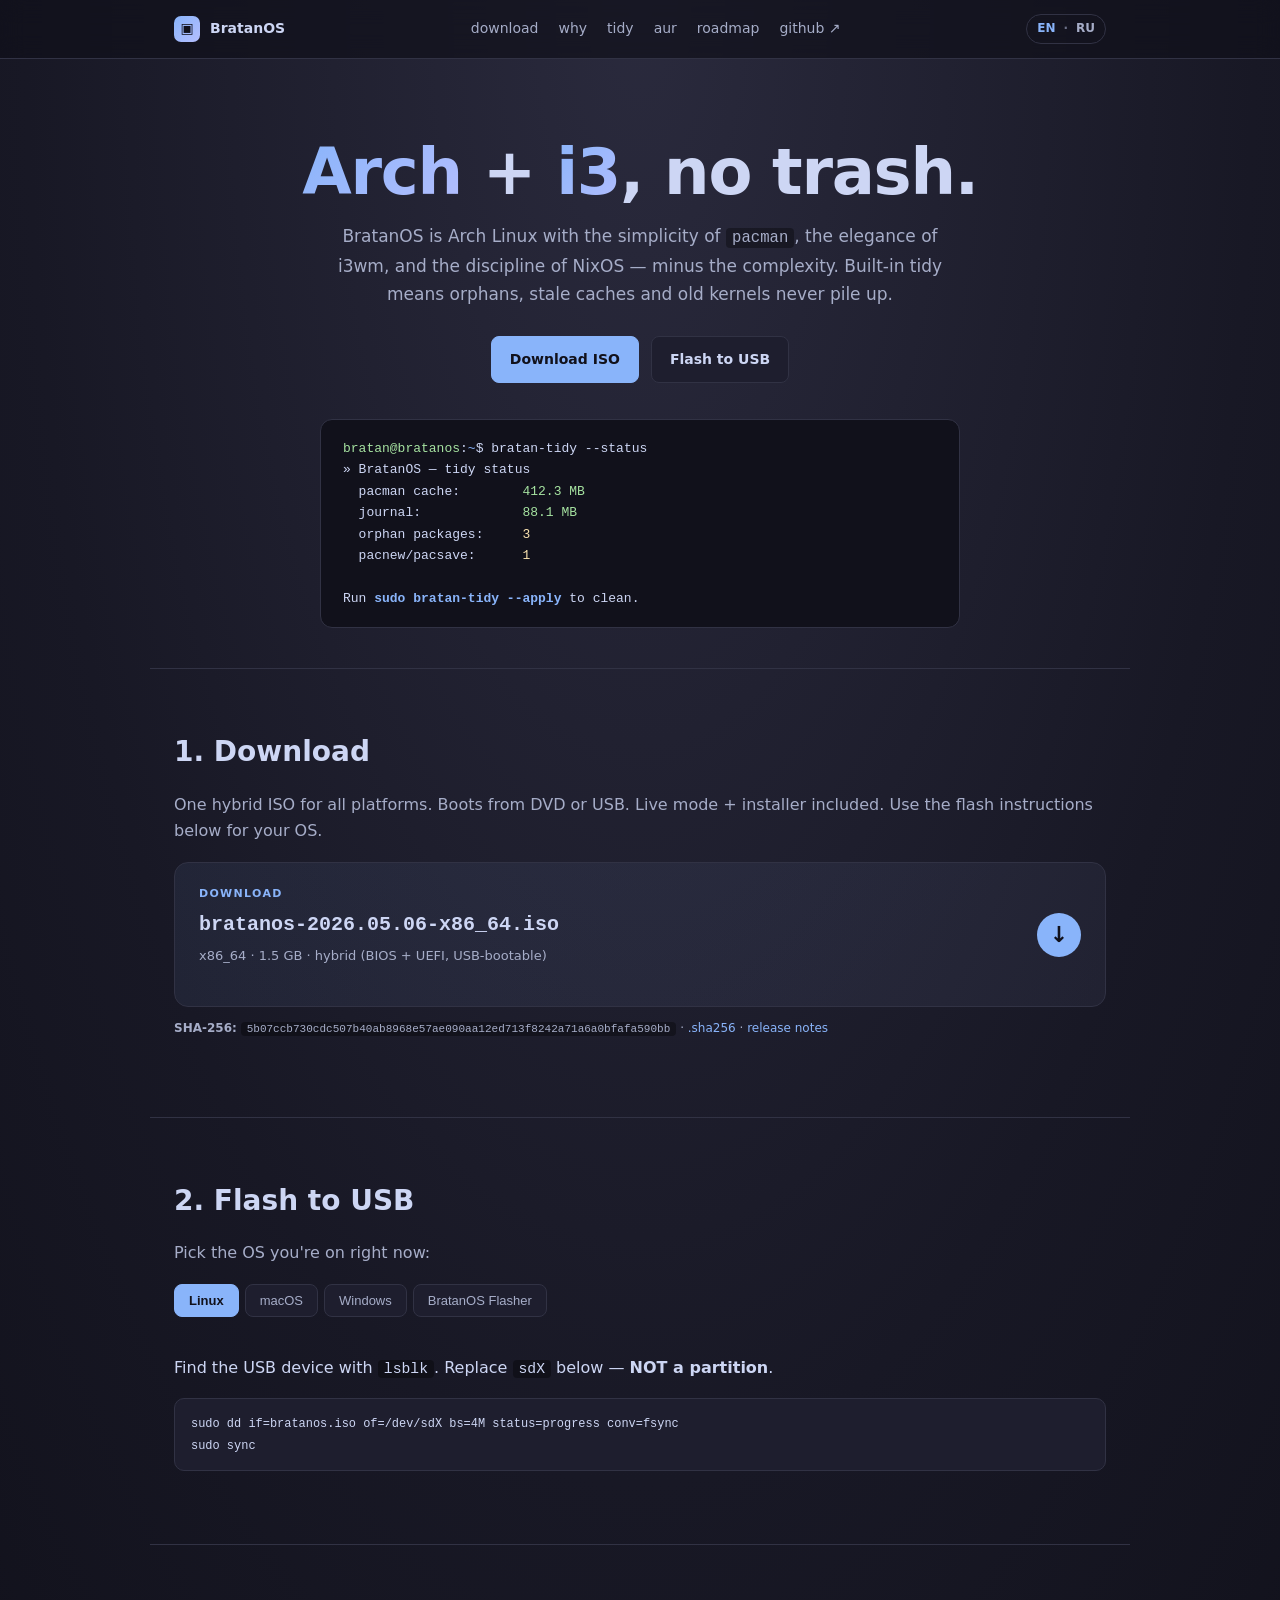
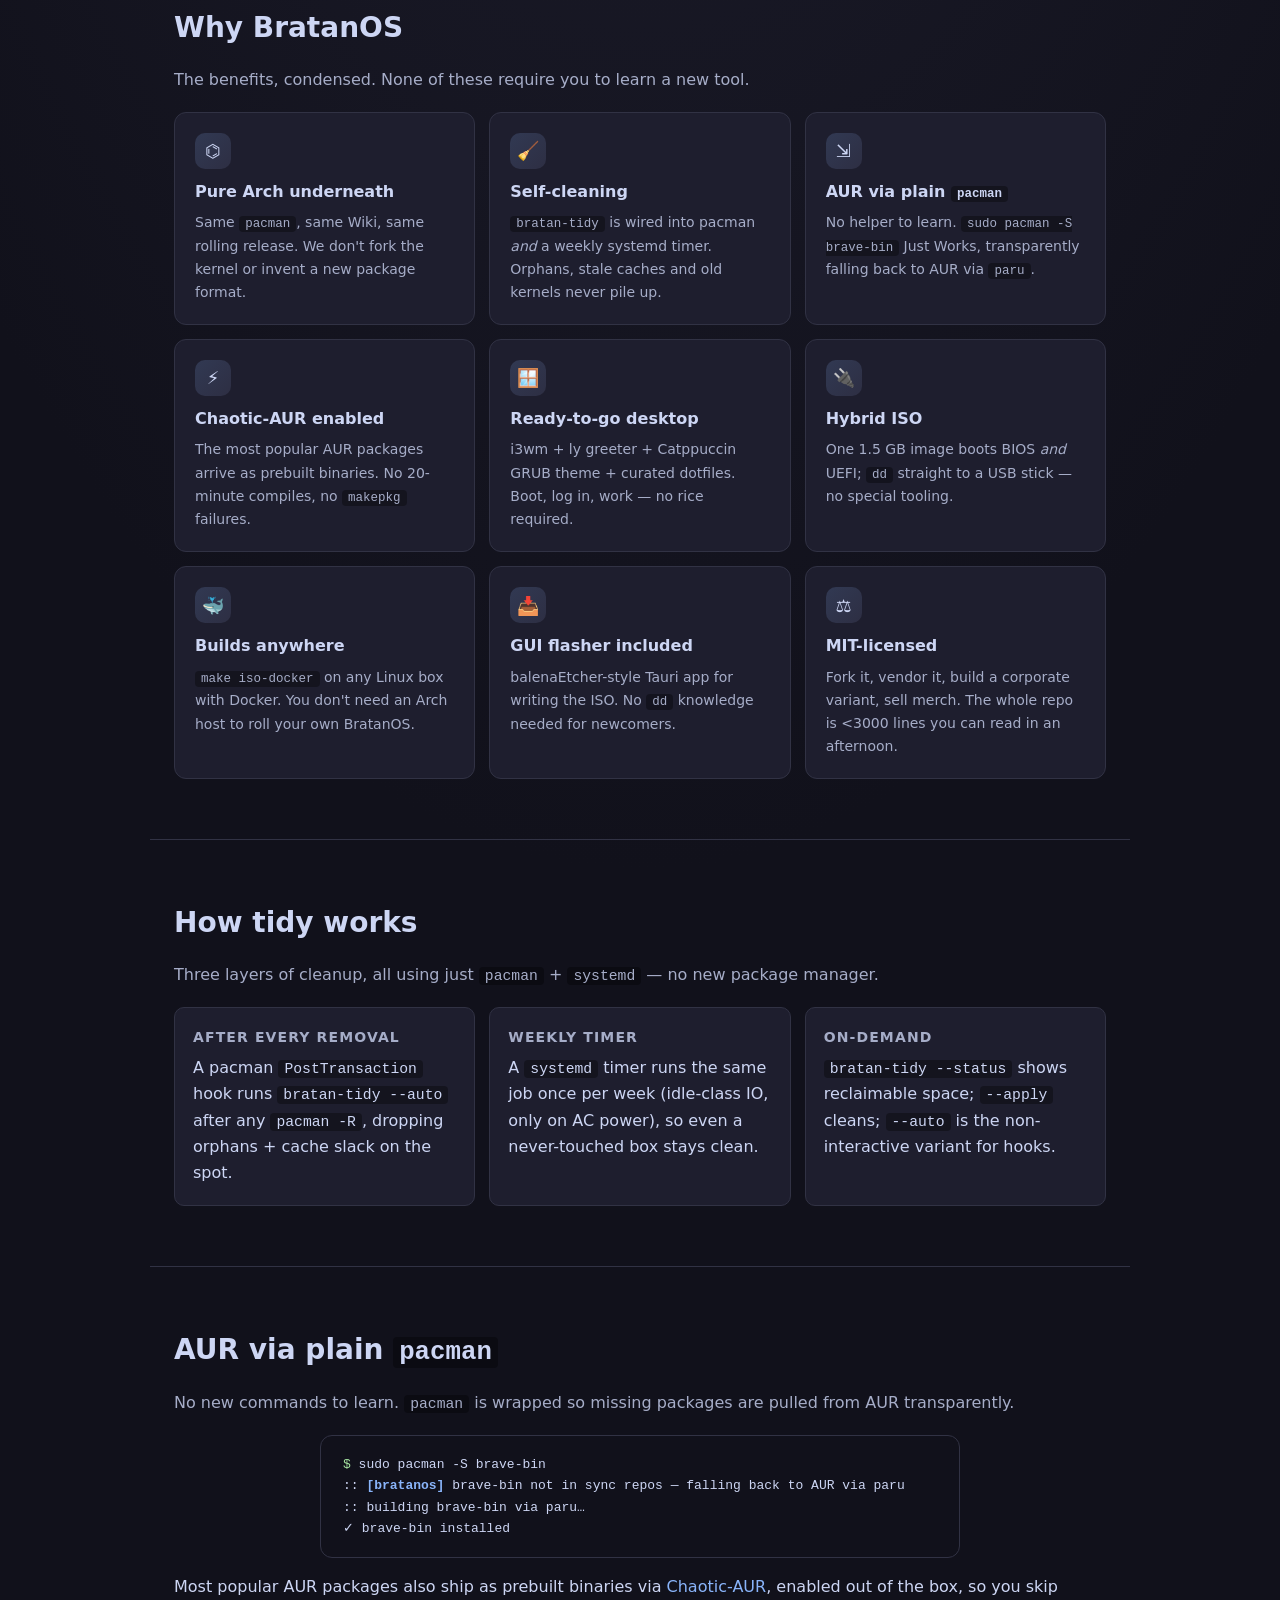
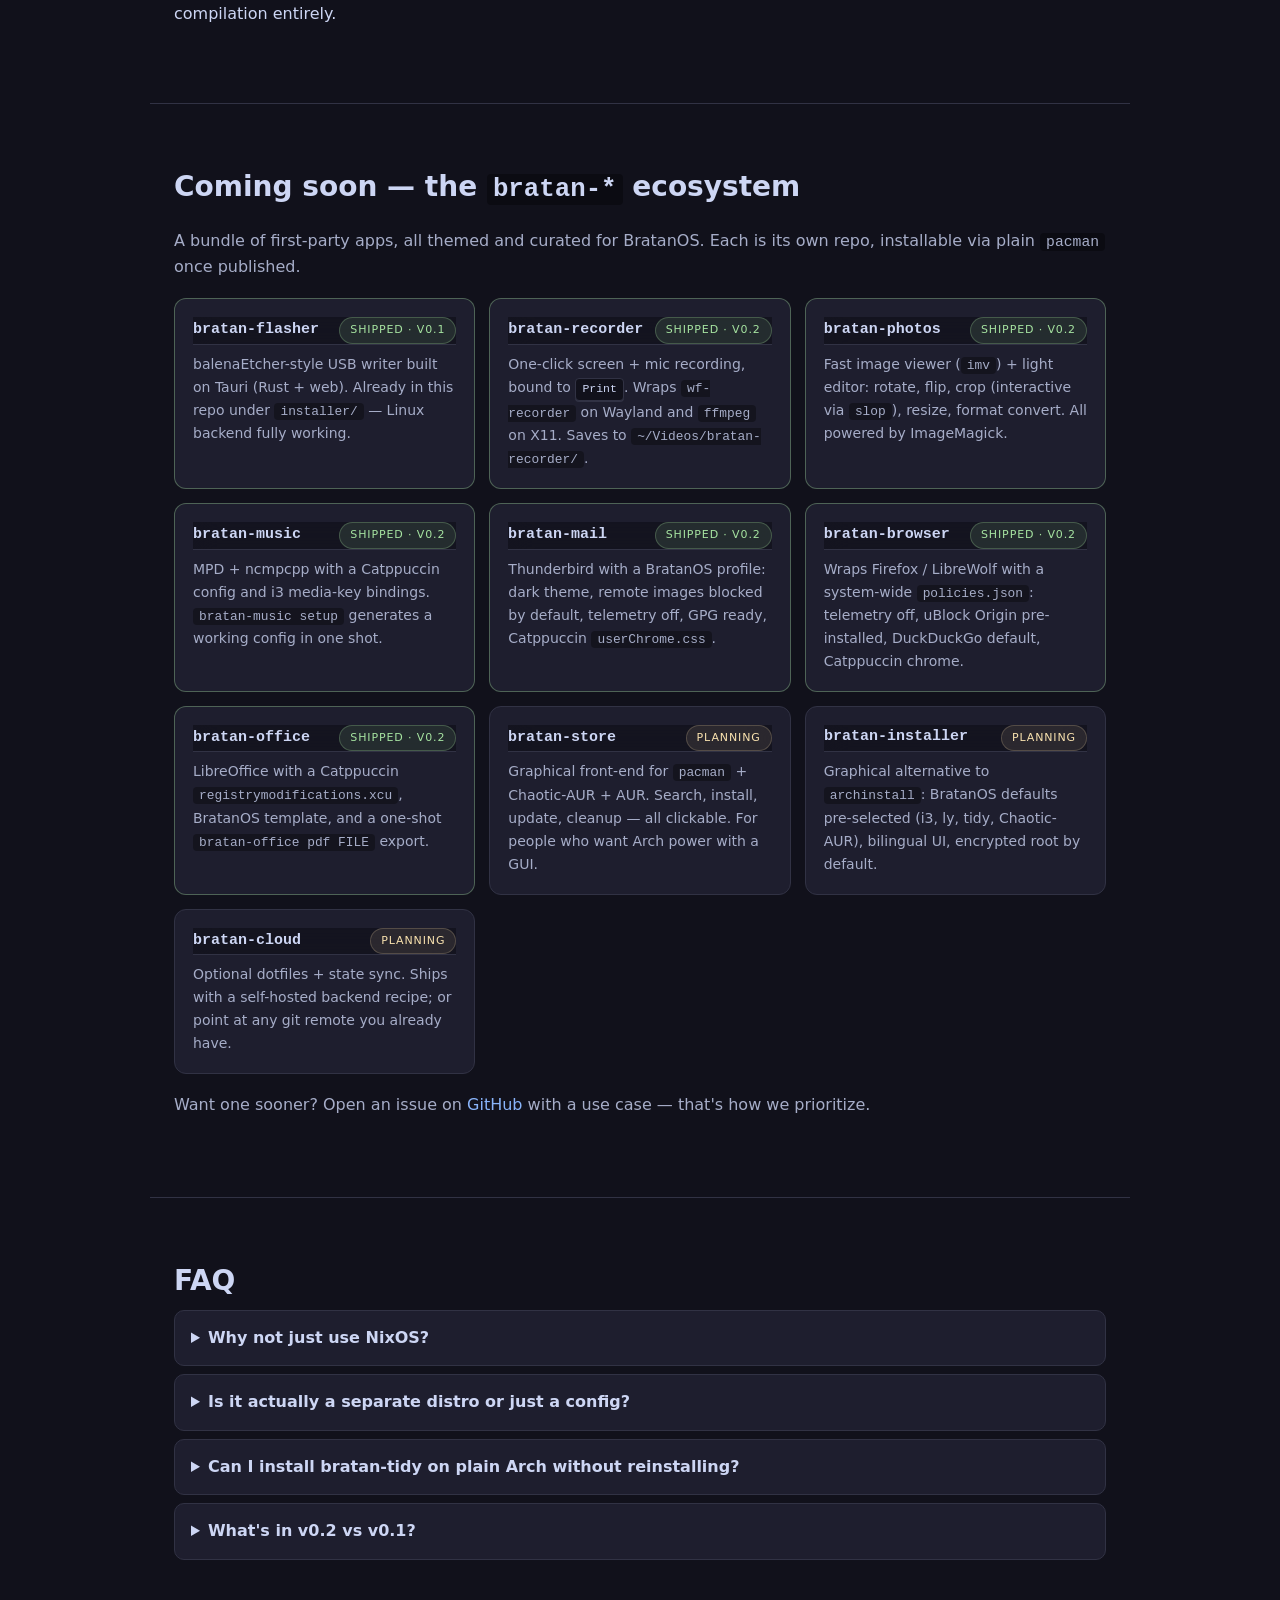
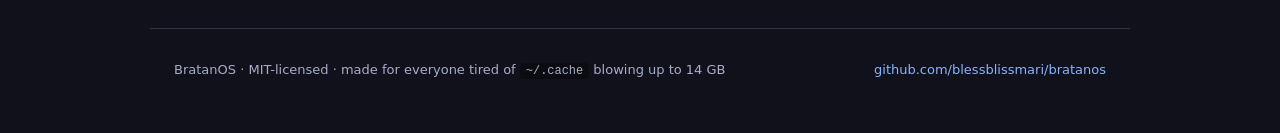
==== commit 43d964f2: "site: roadmap reflects shipped bratan-* apps (v0.2)" ====
--- a/index.html
+++ b/index.html
@@ -203,6 +203,48 @@
       </header>
       <p>balenaEtcher-style USB writer built on Tauri (Rust + web). Already in this repo under <code>installer/</code> — Linux backend fully working.</p>
     </article>
+    <article class="rmcard rmcard--shipped">
+      <header>
+        <span class="rmcard__name">bratan-recorder</span>
+        <span class="rmcard__status rmcard__status--shipped">shipped · v0.2</span>
+      </header>
+      <p>One-click screen + mic recording, bound to <kbd>Print</kbd>. Wraps <code>wf-recorder</code> on Wayland and <code>ffmpeg</code> on X11. Saves to <code>~/Videos/bratan-recorder/</code>.</p>
+    </article>
+    <article class="rmcard rmcard--shipped">
+      <header>
+        <span class="rmcard__name">bratan-photos</span>
+        <span class="rmcard__status rmcard__status--shipped">shipped · v0.2</span>
+      </header>
+      <p>Fast image viewer (<code>imv</code>) + light editor: rotate, flip, crop (interactive via <code>slop</code>), resize, format convert. All powered by ImageMagick.</p>
+    </article>
+    <article class="rmcard rmcard--shipped">
+      <header>
+        <span class="rmcard__name">bratan-music</span>
+        <span class="rmcard__status rmcard__status--shipped">shipped · v0.2</span>
+      </header>
+      <p>MPD + ncmpcpp with a Catppuccin config and i3 media-key bindings. <code>bratan-music setup</code> generates a working config in one shot.</p>
+    </article>
+    <article class="rmcard rmcard--shipped">
+      <header>
+        <span class="rmcard__name">bratan-mail</span>
+        <span class="rmcard__status rmcard__status--shipped">shipped · v0.2</span>
+      </header>
+      <p>Thunderbird with a BratanOS profile: dark theme, remote images blocked by default, telemetry off, GPG ready, Catppuccin <code>userChrome.css</code>.</p>
+    </article>
+    <article class="rmcard rmcard--shipped">
+      <header>
+        <span class="rmcard__name">bratan-browser</span>
+        <span class="rmcard__status rmcard__status--shipped">shipped · v0.2</span>
+      </header>
+      <p>Wraps Firefox / LibreWolf with a system-wide <code>policies.json</code>: telemetry off, uBlock Origin pre-installed, DuckDuckGo default, Catppuccin chrome.</p>
+    </article>
+    <article class="rmcard rmcard--shipped">
+      <header>
+        <span class="rmcard__name">bratan-office</span>
+        <span class="rmcard__status rmcard__status--shipped">shipped · v0.2</span>
+      </header>
+      <p>LibreOffice with a Catppuccin <code>registrymodifications.xcu</code>, BratanOS template, and a one-shot <code>bratan-office pdf FILE</code> export.</p>
+    </article>
     <article class="rmcard">
       <header>
         <span class="rmcard__name">bratan-store</span>
@@ -212,20 +254,6 @@
     </article>
     <article class="rmcard">
       <header>
-        <span class="rmcard__name">bratan-browser</span>
-        <span class="rmcard__status">planning</span>
-      </header>
-      <p>LibreWolf base, Catppuccin theme, privacy defaults, BratanOS-themed new-tab page, sane extension preset (uBO, KeePassXC, etc.).</p>
-    </article>
-    <article class="rmcard">
-      <header>
-        <span class="rmcard__name">bratan-office</span>
-        <span class="rmcard__status">planning</span>
-      </header>
-      <p>LibreOffice with BratanOS templates, a tighter Thunar/i3 integration, and one-shot PDF export shortcuts. Productivity without enterprise bloat.</p>
-    </article>
-    <article class="rmcard">
-      <header>
         <span class="rmcard__name">bratan-installer</span>
         <span class="rmcard__status">planning</span>
       </header>
@@ -233,38 +261,10 @@
     </article>
     <article class="rmcard">
       <header>
-        <span class="rmcard__name">bratan-mail</span>
-        <span class="rmcard__status">planning</span>
-      </header>
-      <p>Thunderbird with BratanOS theme, dark by default, IMAP/SMTP autodiscovery, GPG ready out of the box.</p>
-    </article>
-    <article class="rmcard">
-      <header>
-        <span class="rmcard__name">bratan-music</span>
-        <span class="rmcard__status">planning</span>
-      </header>
-      <p>Minimal MPD-based player wrapped in a Tauri shell, with i3-friendly keybinds and a tasteful waveform/cover art view.</p>
-    </article>
-    <article class="rmcard">
-      <header>
-        <span class="rmcard__name">bratan-photos</span>
-        <span class="rmcard__status">planning</span>
-      </header>
-      <p>Fast image viewer + light editor (crop / rotate / export). Reads RAW. No subscription. No cloud unless you wire it yourself.</p>
-    </article>
-    <article class="rmcard">
-      <header>
         <span class="rmcard__name">bratan-cloud</span>
         <span class="rmcard__status">planning</span>
       </header>
       <p>Optional dotfiles + state sync. Ships with a self-hosted backend recipe; or point at any git remote you already have.</p>
-    </article>
-    <article class="rmcard">
-      <header>
-        <span class="rmcard__name">bratan-recorder</span>
-        <span class="rmcard__status">planning</span>
-      </header>
-      <p>One-click screen + mic recording. Wraps <code>wf-recorder</code>/<code>obs-cli</code> and saves to <code>~/Videos/bratan-recorder/</code>.</p>
     </article>
   </div>
   <p class="muted" style="margin-top: 18px;">
@@ -288,8 +288,8 @@
     <p>Yes. Clone the repo and <code>sudo make install-tidy</code> — it just drops the script + systemd unit + pacman hook into place.</p>
   </details>
   <details>
-    <summary>When will <code>bratan-browser</code> / <code>bratan-office</code> land?</summary>
-    <p>No hard ETA. The roadmap above is intentionally optimistic — we'd rather ship one thing well than ship ten things half-finished. The flasher is in v0.1; the next two on the list are <code>bratan-store</code> and <code>bratan-installer</code>.</p>
+    <summary>What's in v0.2 vs v0.1?</summary>
+    <p>v0.1 shipped the distro itself plus <code>bratan-flasher</code>. v0.2 adds six more first-party apps: <code>bratan-recorder</code>, <code>bratan-photos</code>, <code>bratan-music</code>, <code>bratan-mail</code>, <code>bratan-browser</code> and <code>bratan-office</code> — all installed by default in the live ISO. Still on the roadmap: <code>bratan-store</code>, <code>bratan-installer</code> and <code>bratan-cloud</code>.</p>
   </details>
 </section>
 
--- a/style.css
+++ b/style.css
@@ -310,3 +310,16 @@
   justify-content: space-between;
   font-size: 13px; color: var(--muted);
 }
+
+/* keyboard keys (used in roadmap) */
+kbd {
+    display: inline-block;
+    padding: 1px 6px;
+    border-radius: 4px;
+    border: 1px solid var(--line);
+    background: var(--bg);
+    font-family: 'JetBrains Mono', ui-monospace, monospace;
+    font-size: 11.5px;
+    color: var(--text);
+    box-shadow: 0 1px 0 var(--line);
+}
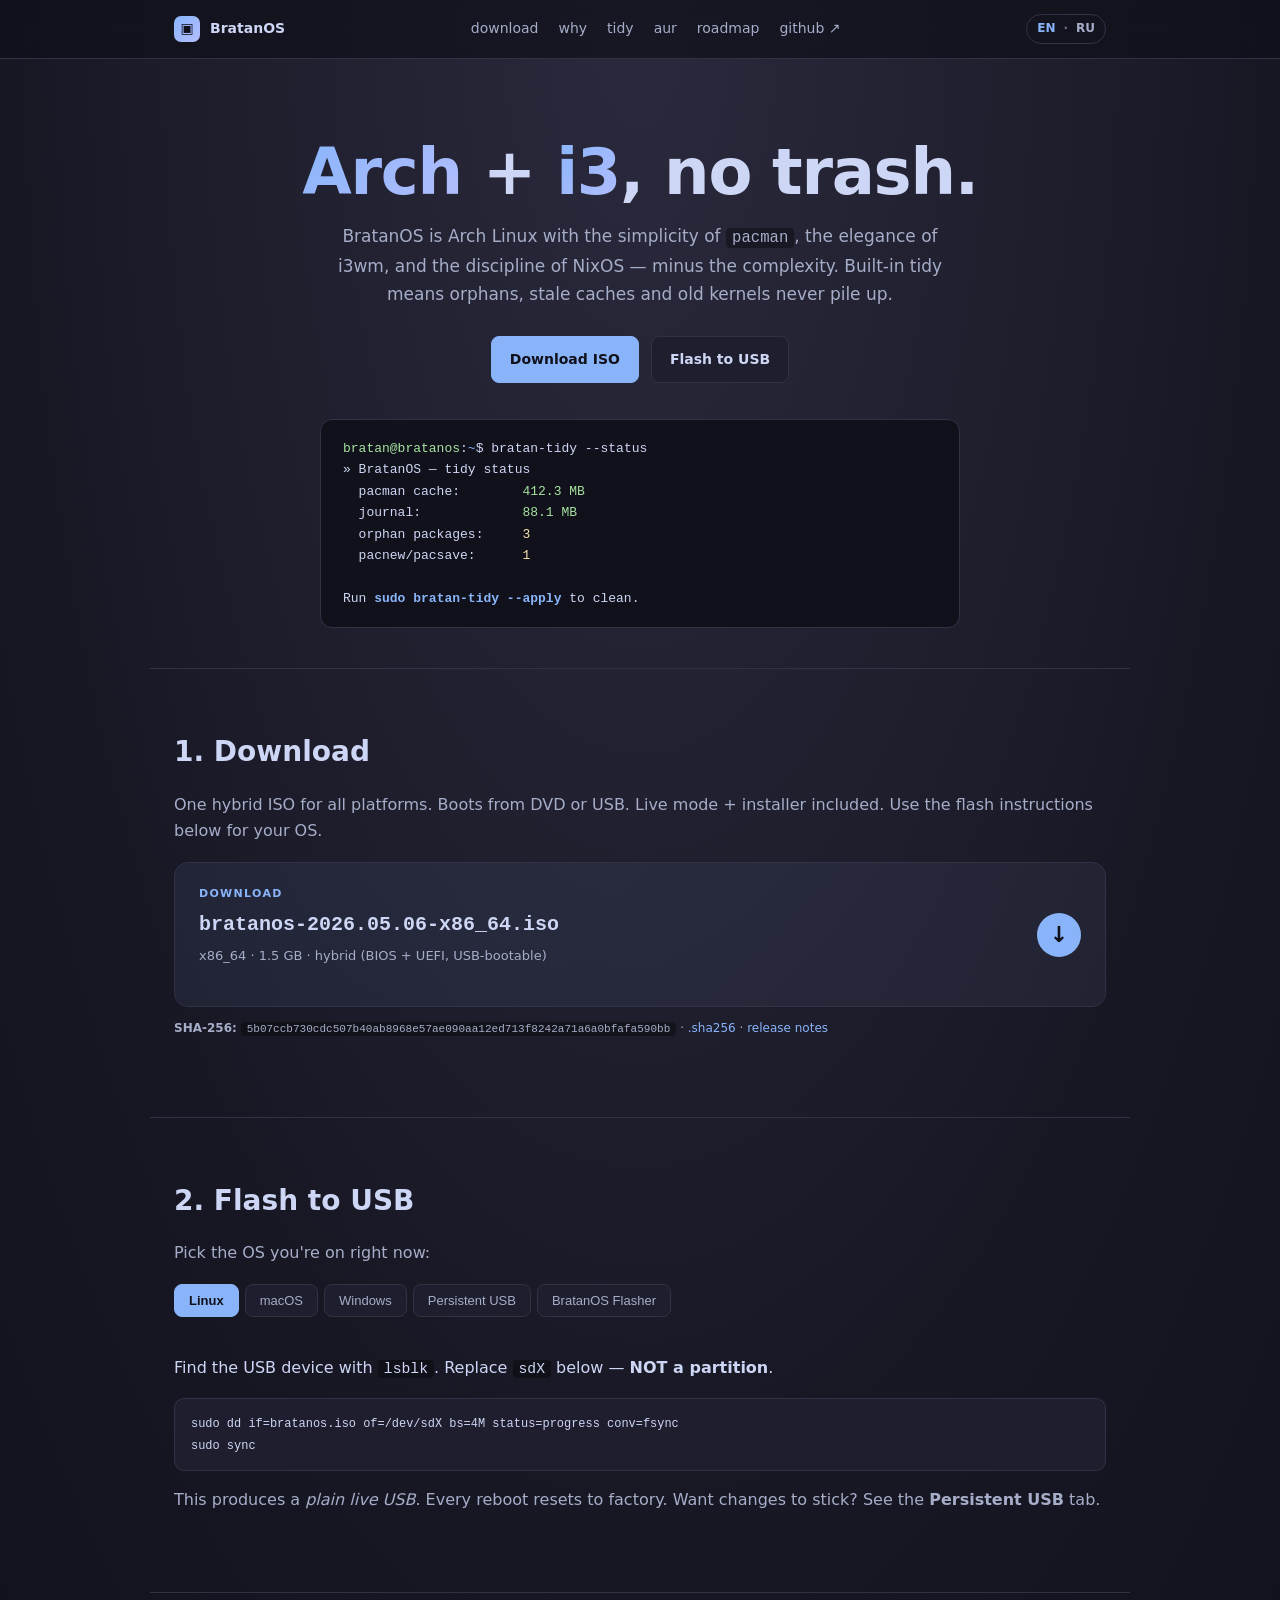
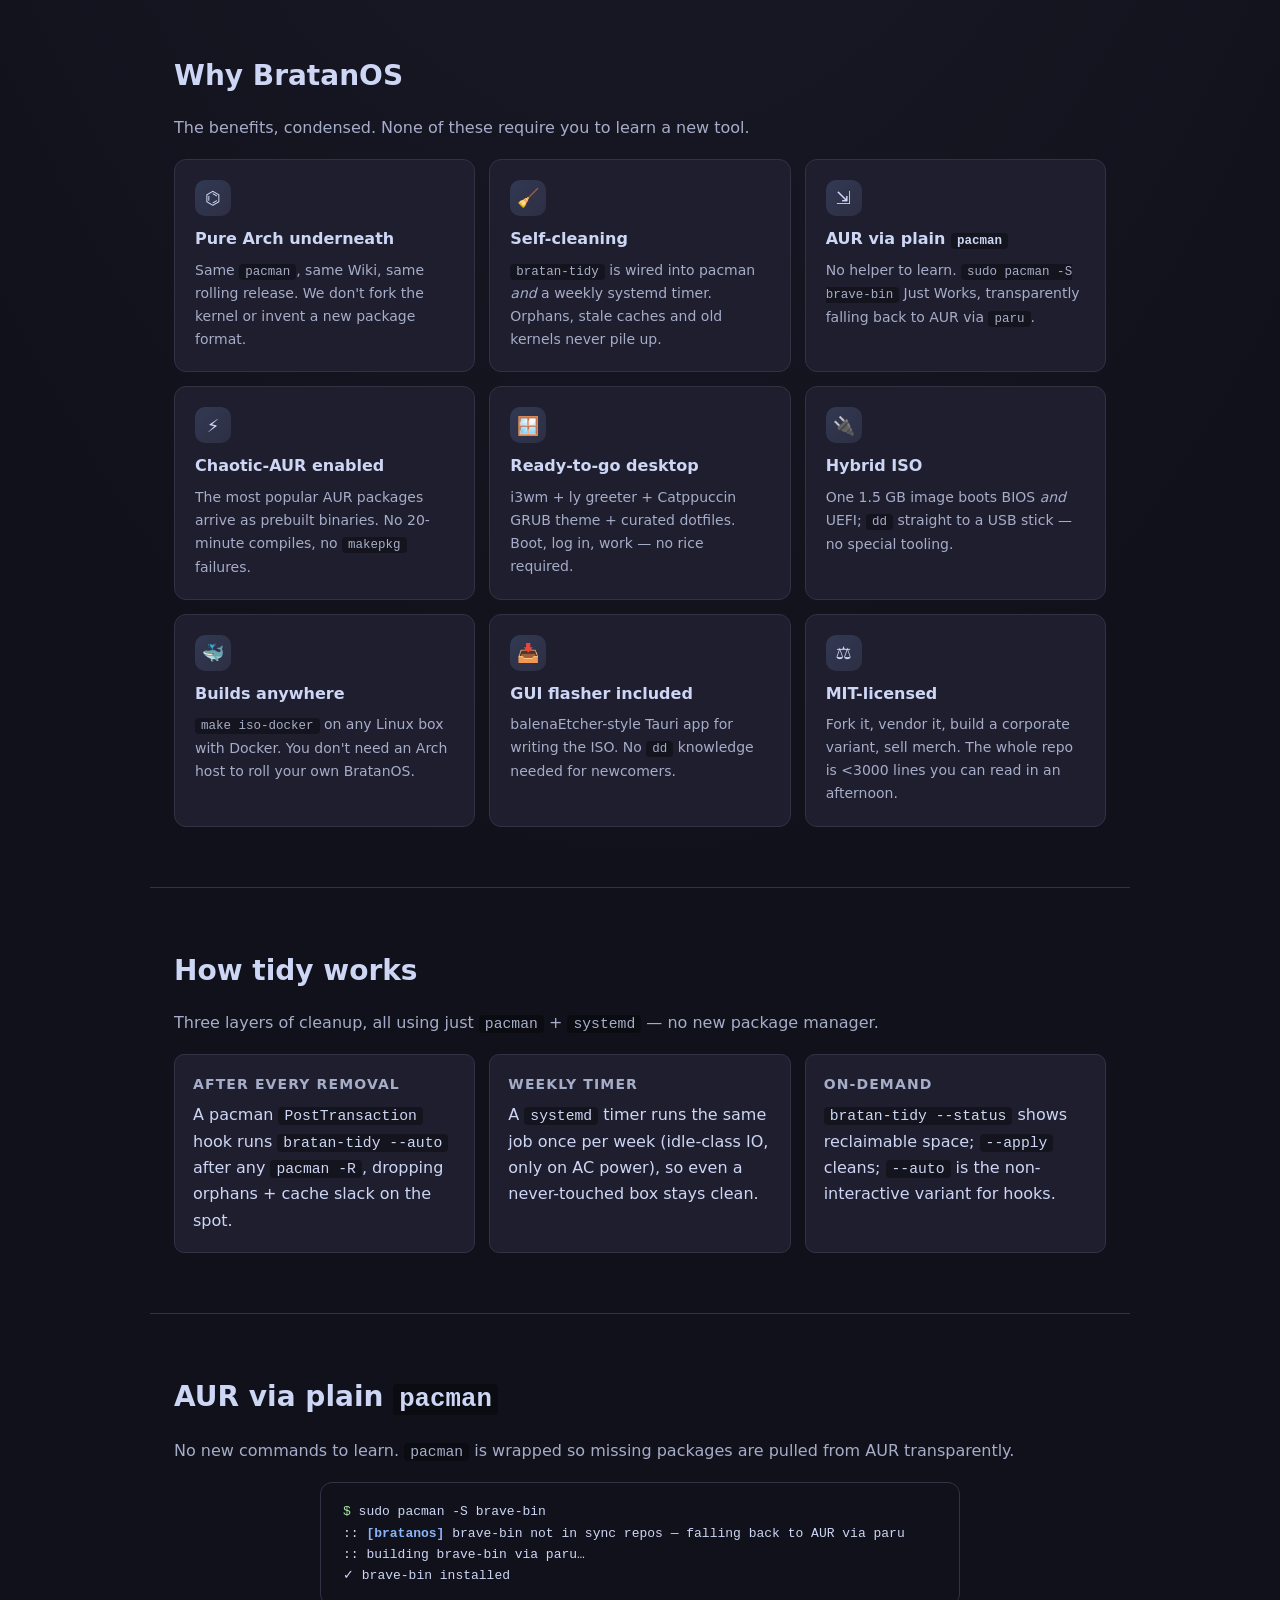
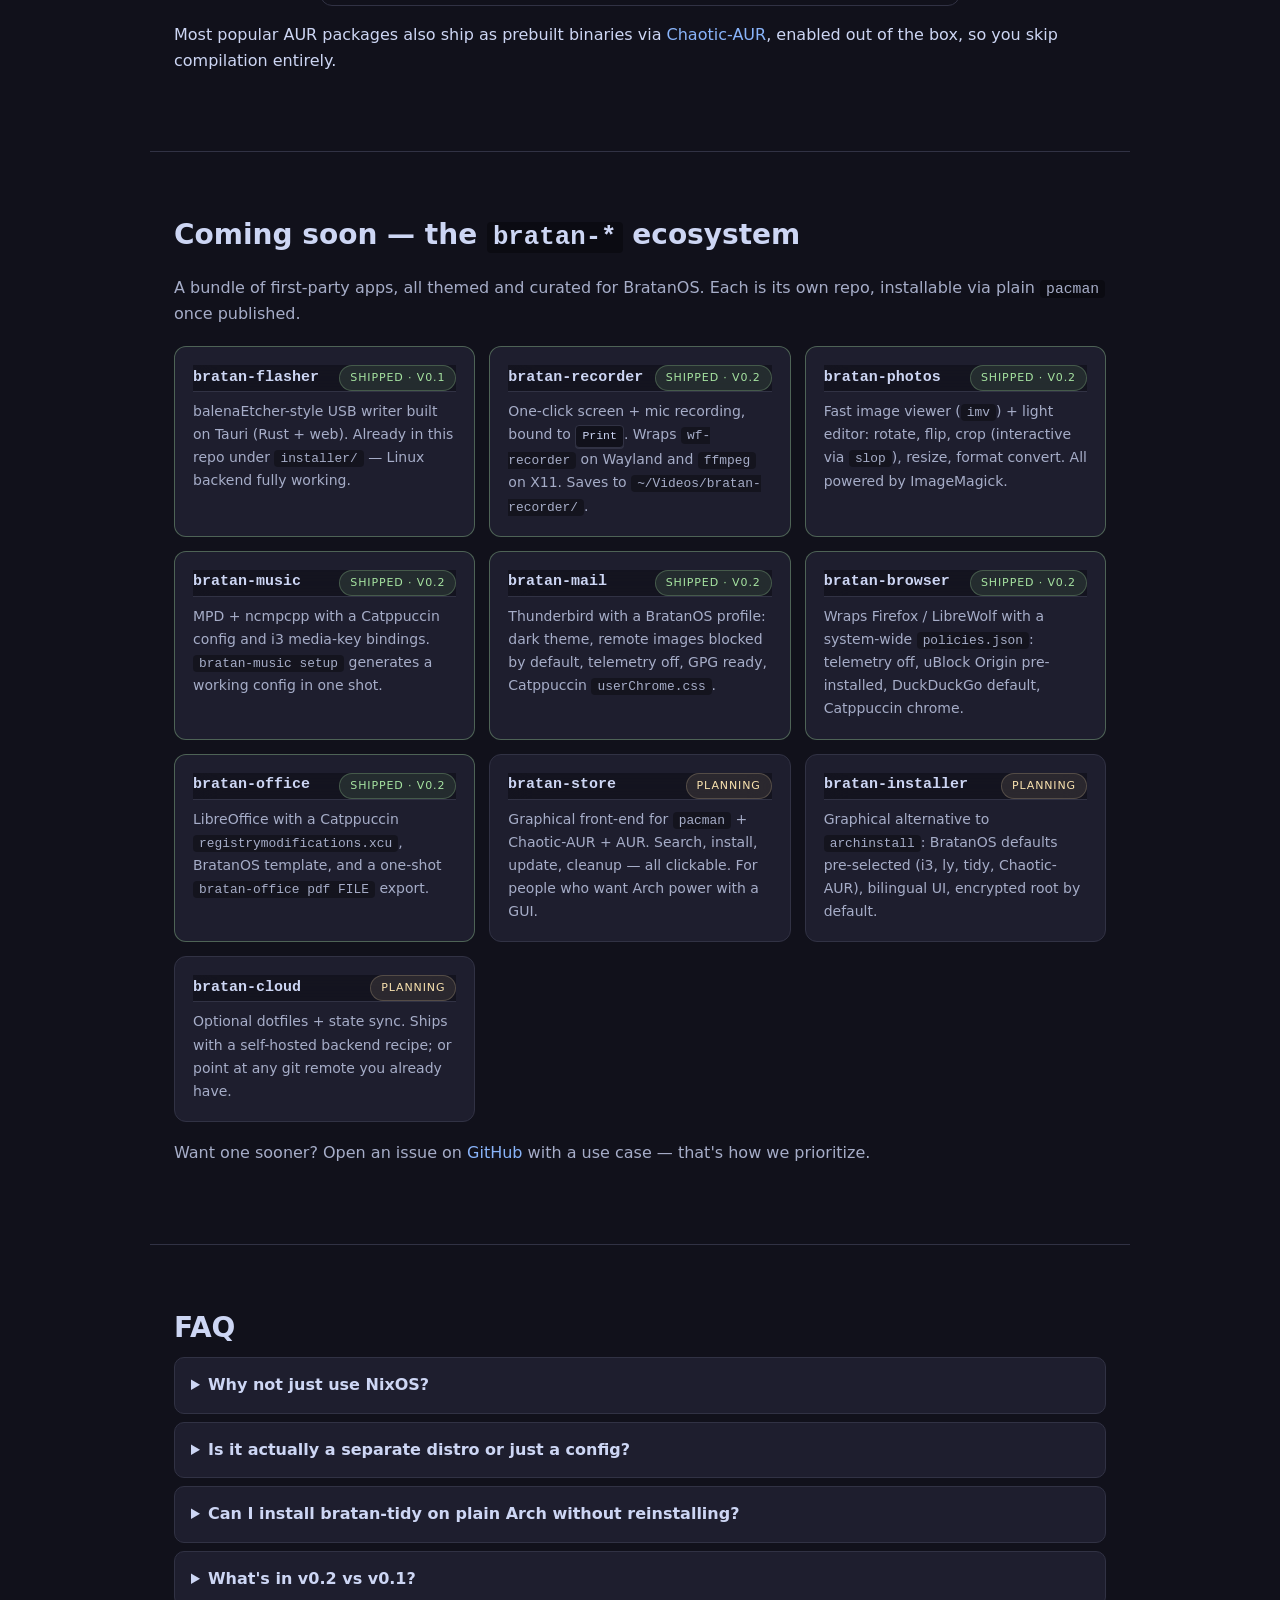
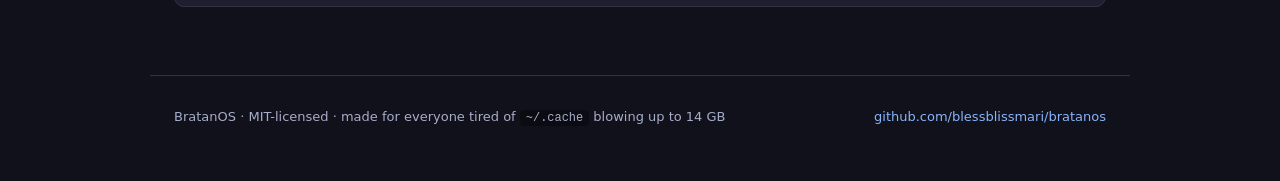
==== commit fec9f78f: "site: add persistent USB tab (EN + RU)" ====
--- a/index.html
+++ b/index.html
@@ -78,12 +78,14 @@
     <button class="tab" data-tab="linux">Linux</button>
     <button class="tab" data-tab="mac">macOS</button>
     <button class="tab" data-tab="windows">Windows</button>
+    <button class="tab" data-tab="persistent">Persistent USB</button>
     <button class="tab" data-tab="flasher">BratanOS Flasher</button>
   </div>
   <div class="tab-panel" data-panel="linux">
     <p>Find the USB device with <code>lsblk</code>. Replace <code>sdX</code> below — <strong>NOT a partition</strong>.</p>
     <pre><code>sudo dd if=bratanos.iso of=/dev/sdX bs=4M status=progress conv=fsync
 sudo sync</code></pre>
+    <p class="muted">This produces a <em>plain live USB</em>. Every reboot resets to factory. Want changes to stick? See the <strong>Persistent USB</strong> tab.</p>
   </div>
   <div class="tab-panel hidden" data-panel="mac">
     <p>Find the disk with <code>diskutil list</code>, unmount it, then <code>dd</code>:</p>
@@ -100,6 +102,17 @@
       <li><a href="https://www.ventoy.net/">Ventoy</a> — drop the ISO onto a Ventoy stick.</li>
       <li><a href="https://etcher.balena.io/">balenaEtcher</a> — point, click, flash.</li>
     </ul>
+  </div>
+  <div class="tab-panel hidden" data-panel="persistent">
+    <p>Make BratanOS actually <em>live</em> on the USB stick — installed packages, <code>~/.config</code> tweaks and files in <code>$HOME</code> all survive reboots.</p>
+    <pre><code>sudo bratan-flash-persistent bratanos.iso /dev/sdX</code></pre>
+    <p>What it does, in three steps:</p>
+    <ol>
+      <li><code>dd</code>s the ISO onto the stick.</li>
+      <li>Carves the leftover space into a second ext4 partition labeled <code>BRATAN_PERSIST</code>.</li>
+      <li>On next boot, pick <strong>"BratanOS (persistent)"</strong> in the bootloader menu — the kernel mounts that partition as the writable overlay.</li>
+    </ol>
+    <p class="muted">The script ships <em>inside</em> the live ISO too, so once you've booted a plain live stick, you can use it to flash another one.</p>
   </div>
   <div class="tab-panel hidden" data-panel="flasher">
     <p>The BratanOS Flasher is our own balenaEtcher-style app: pick an ISO, pick a USB, watch a progress bar. Built with Tauri (Rust + web).</p>
